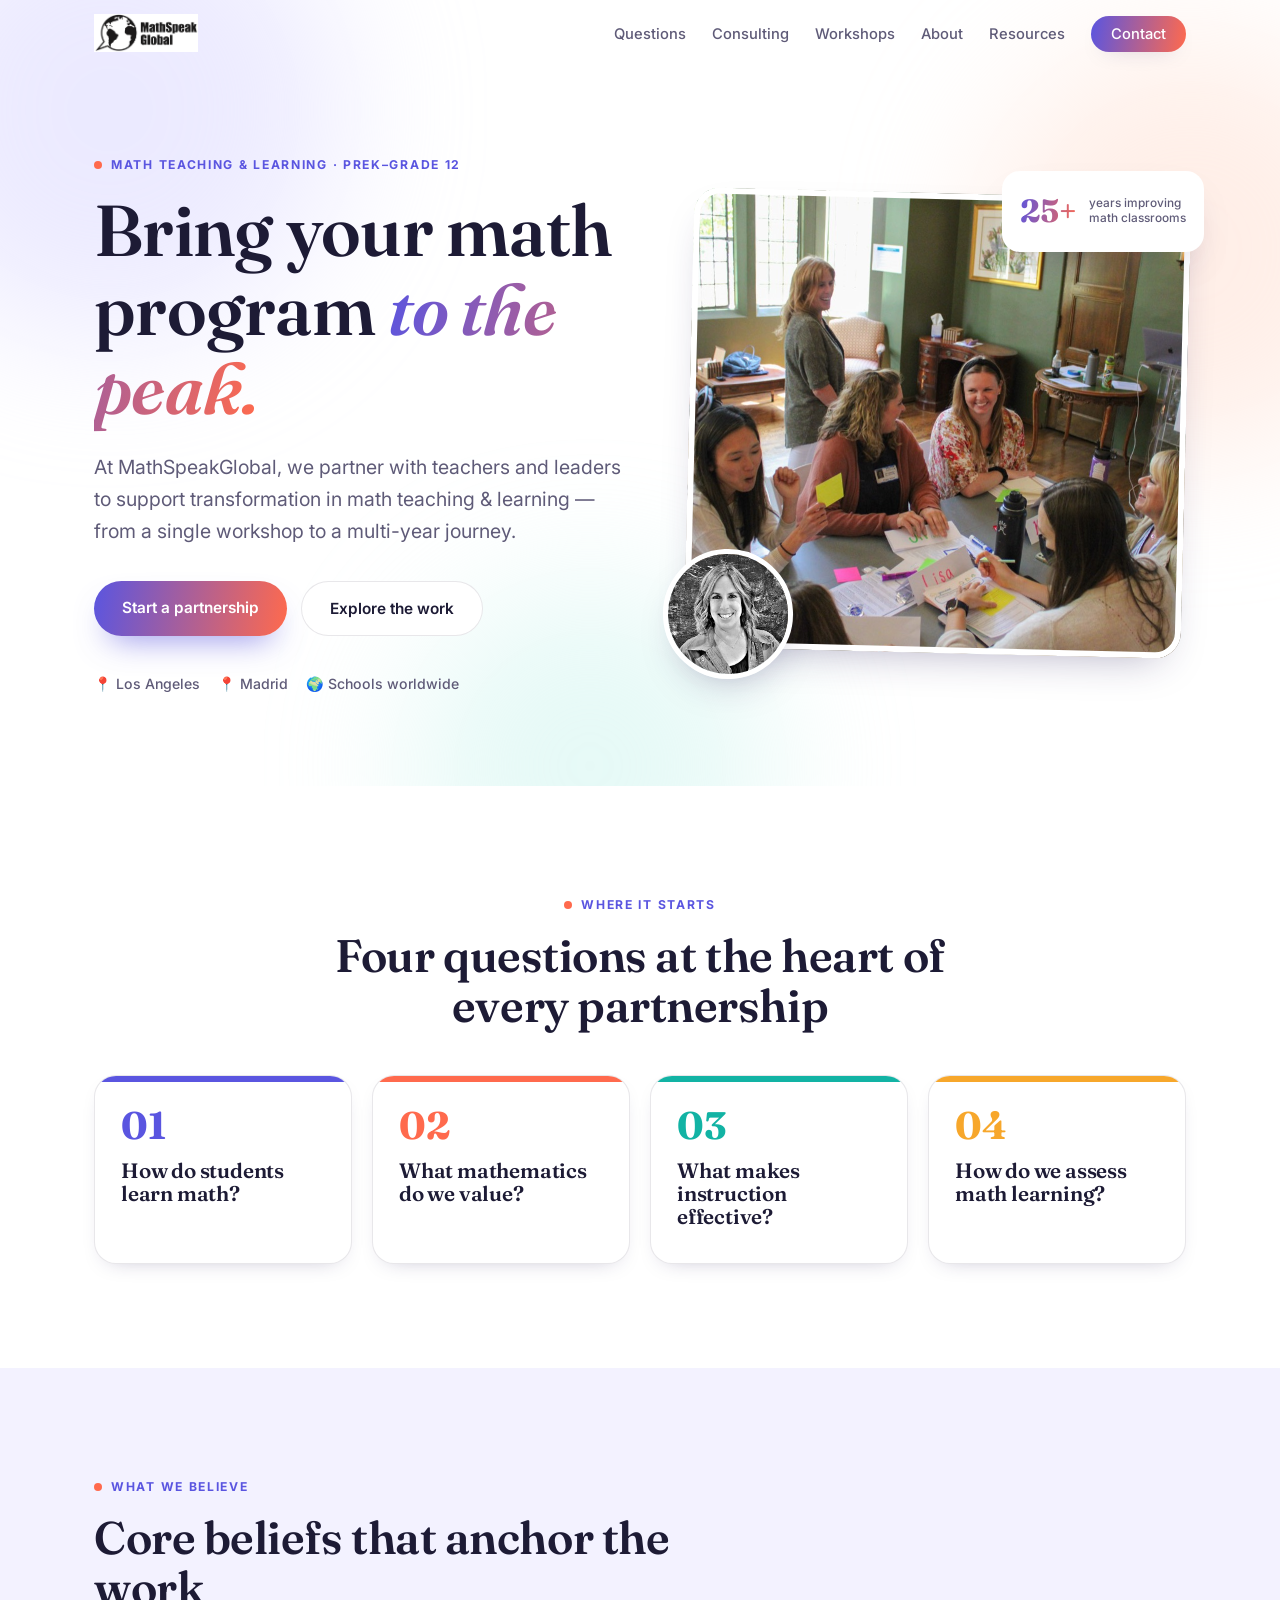
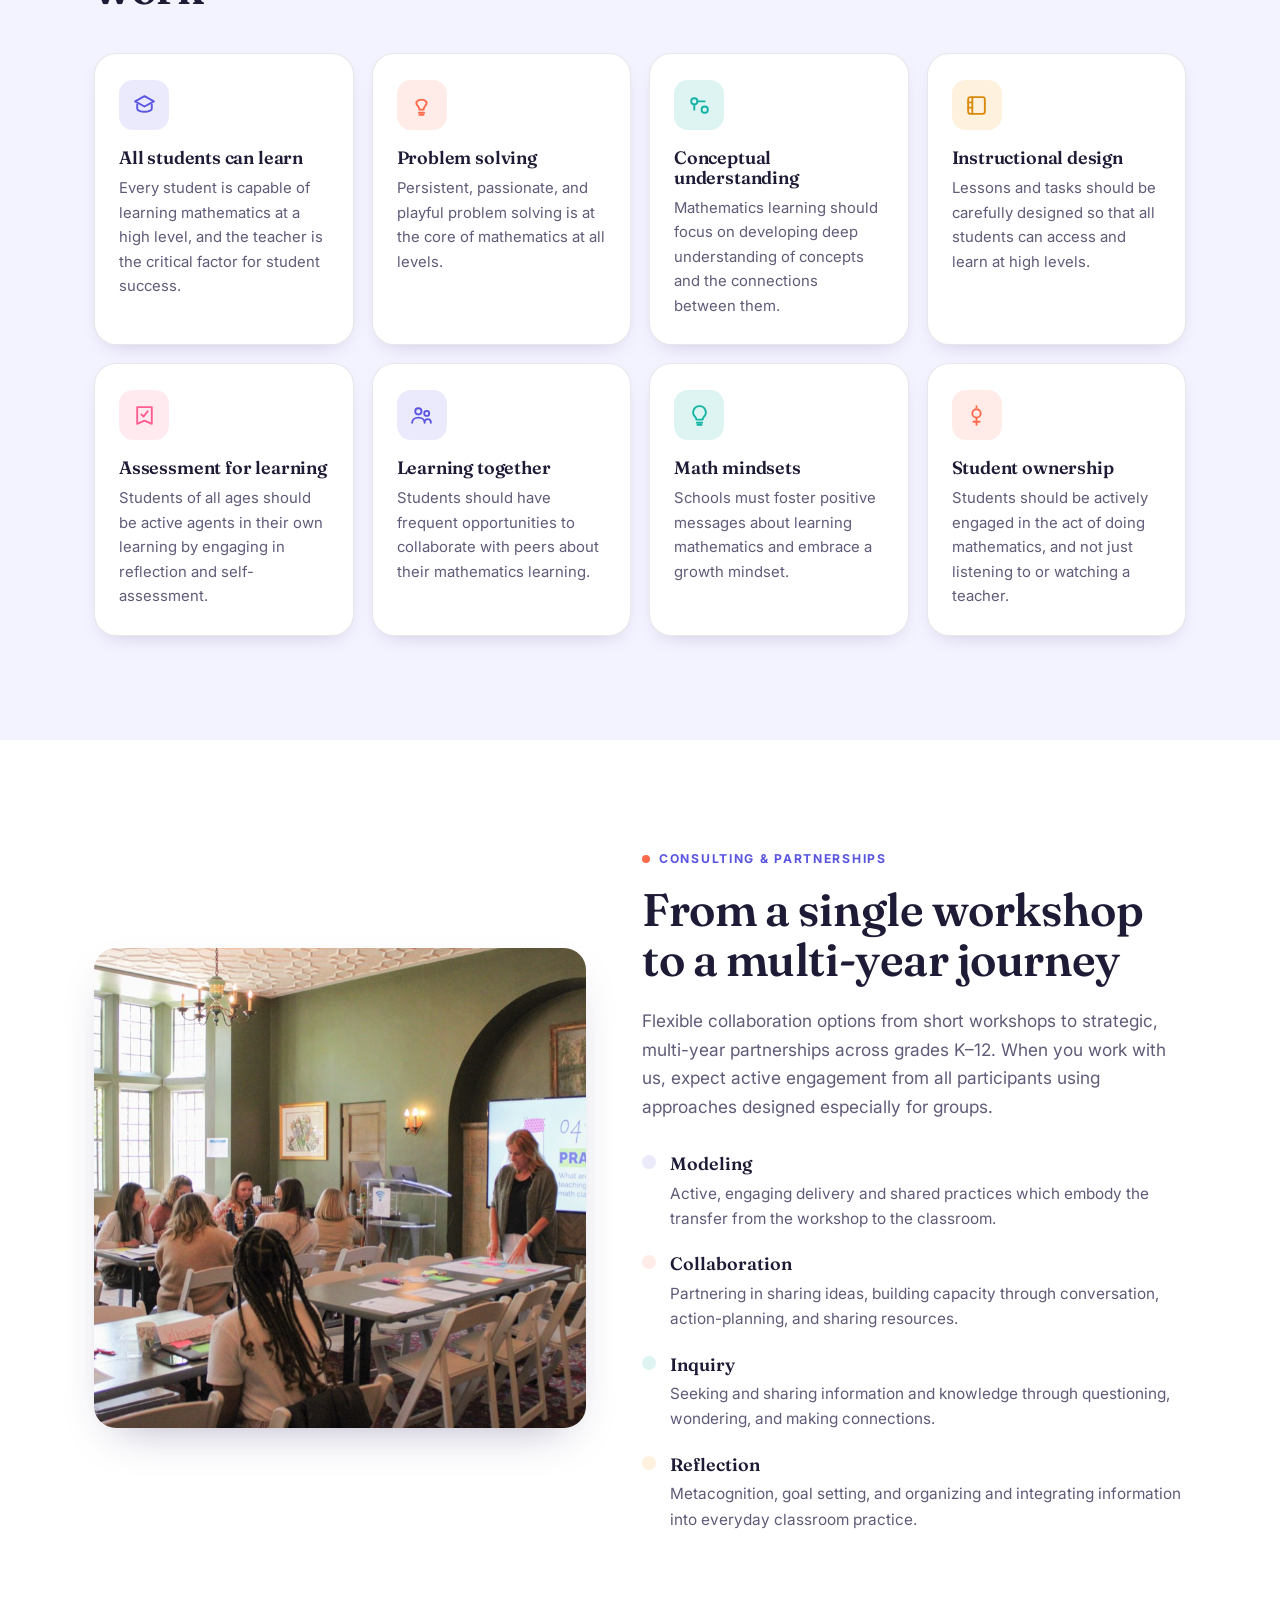
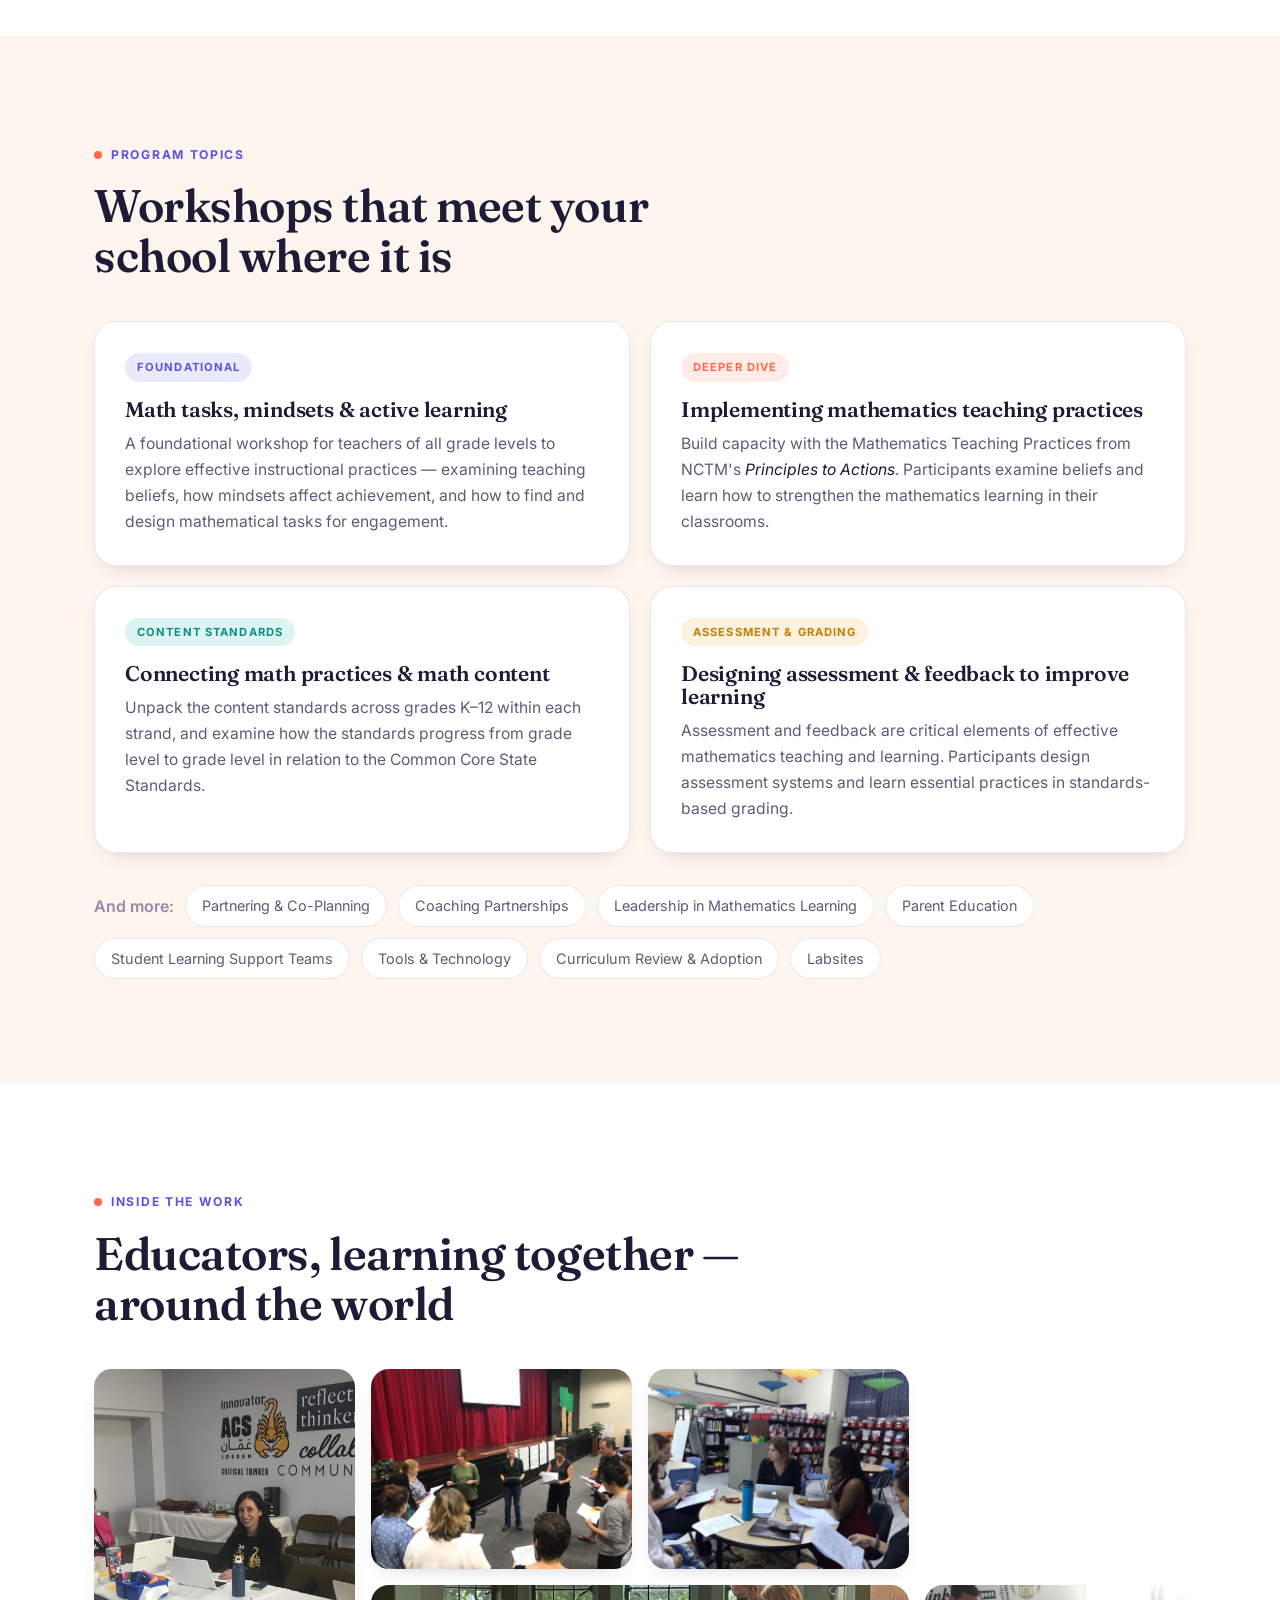
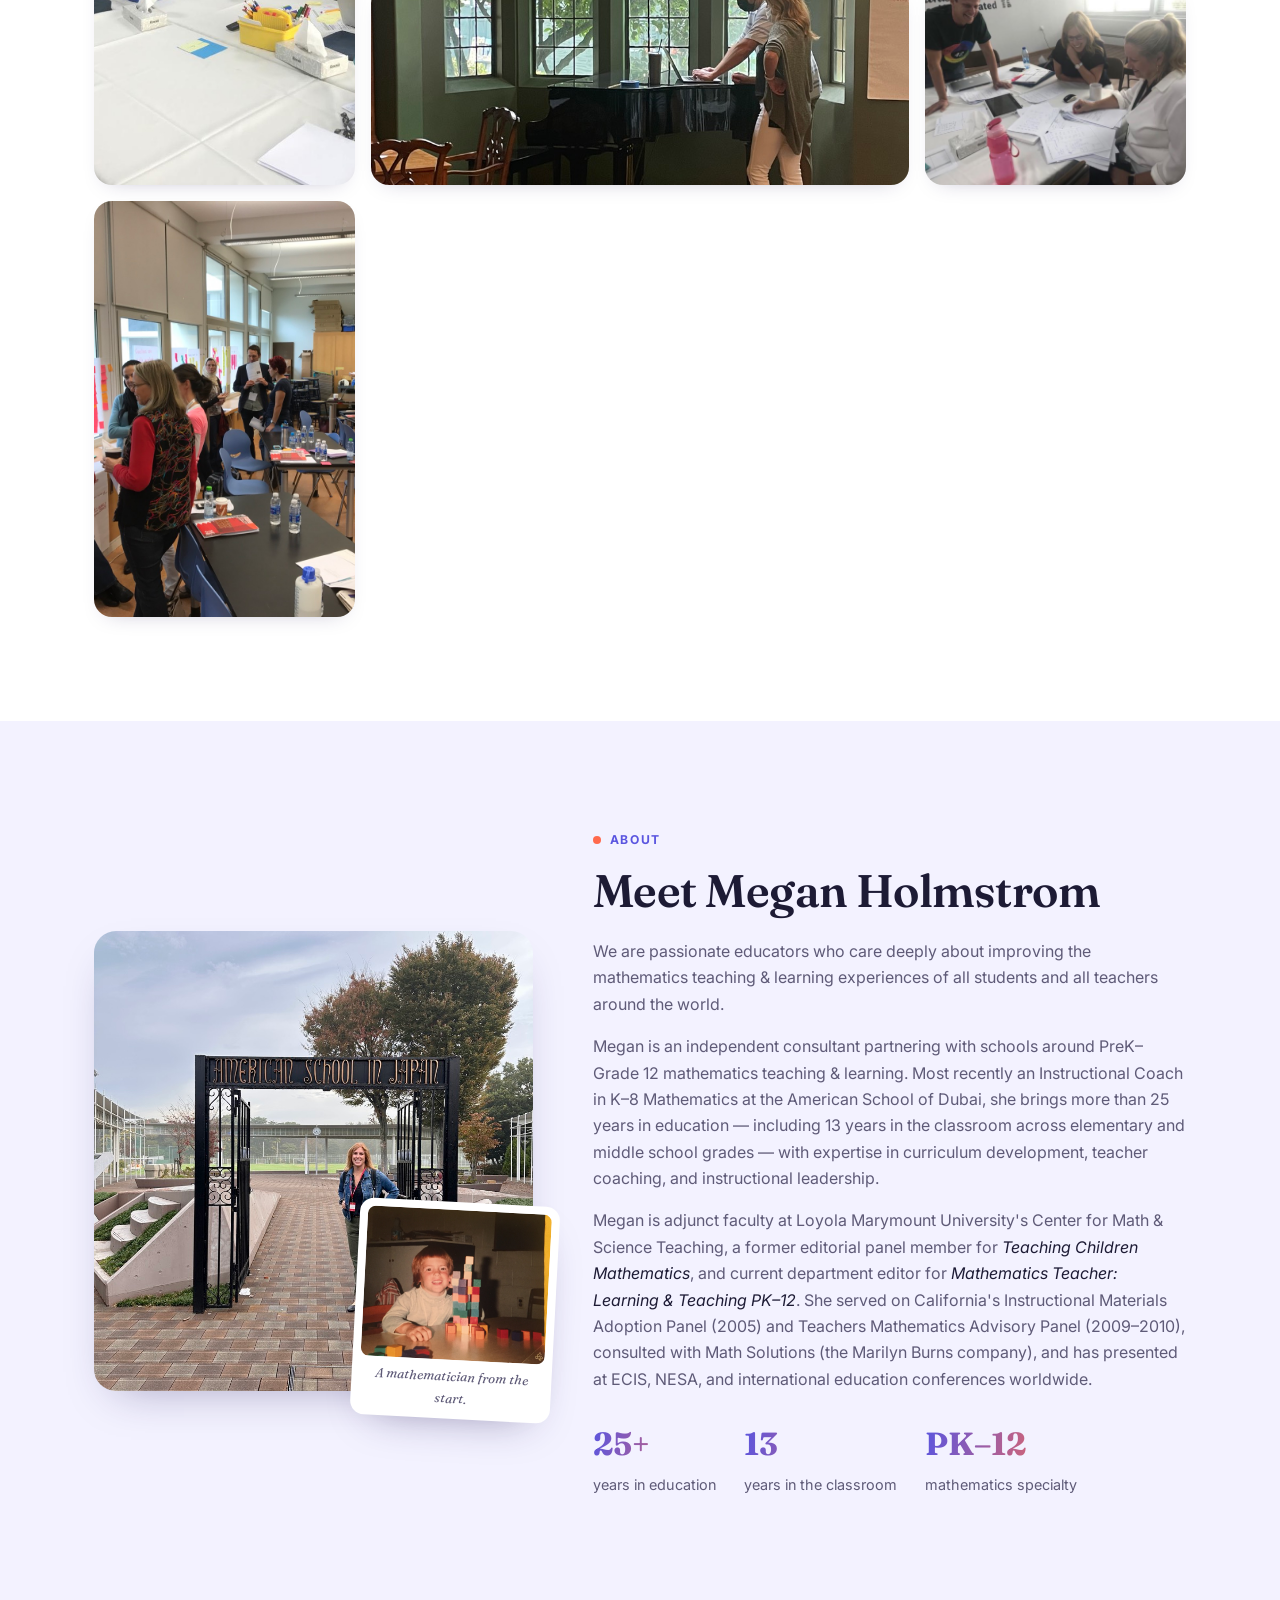
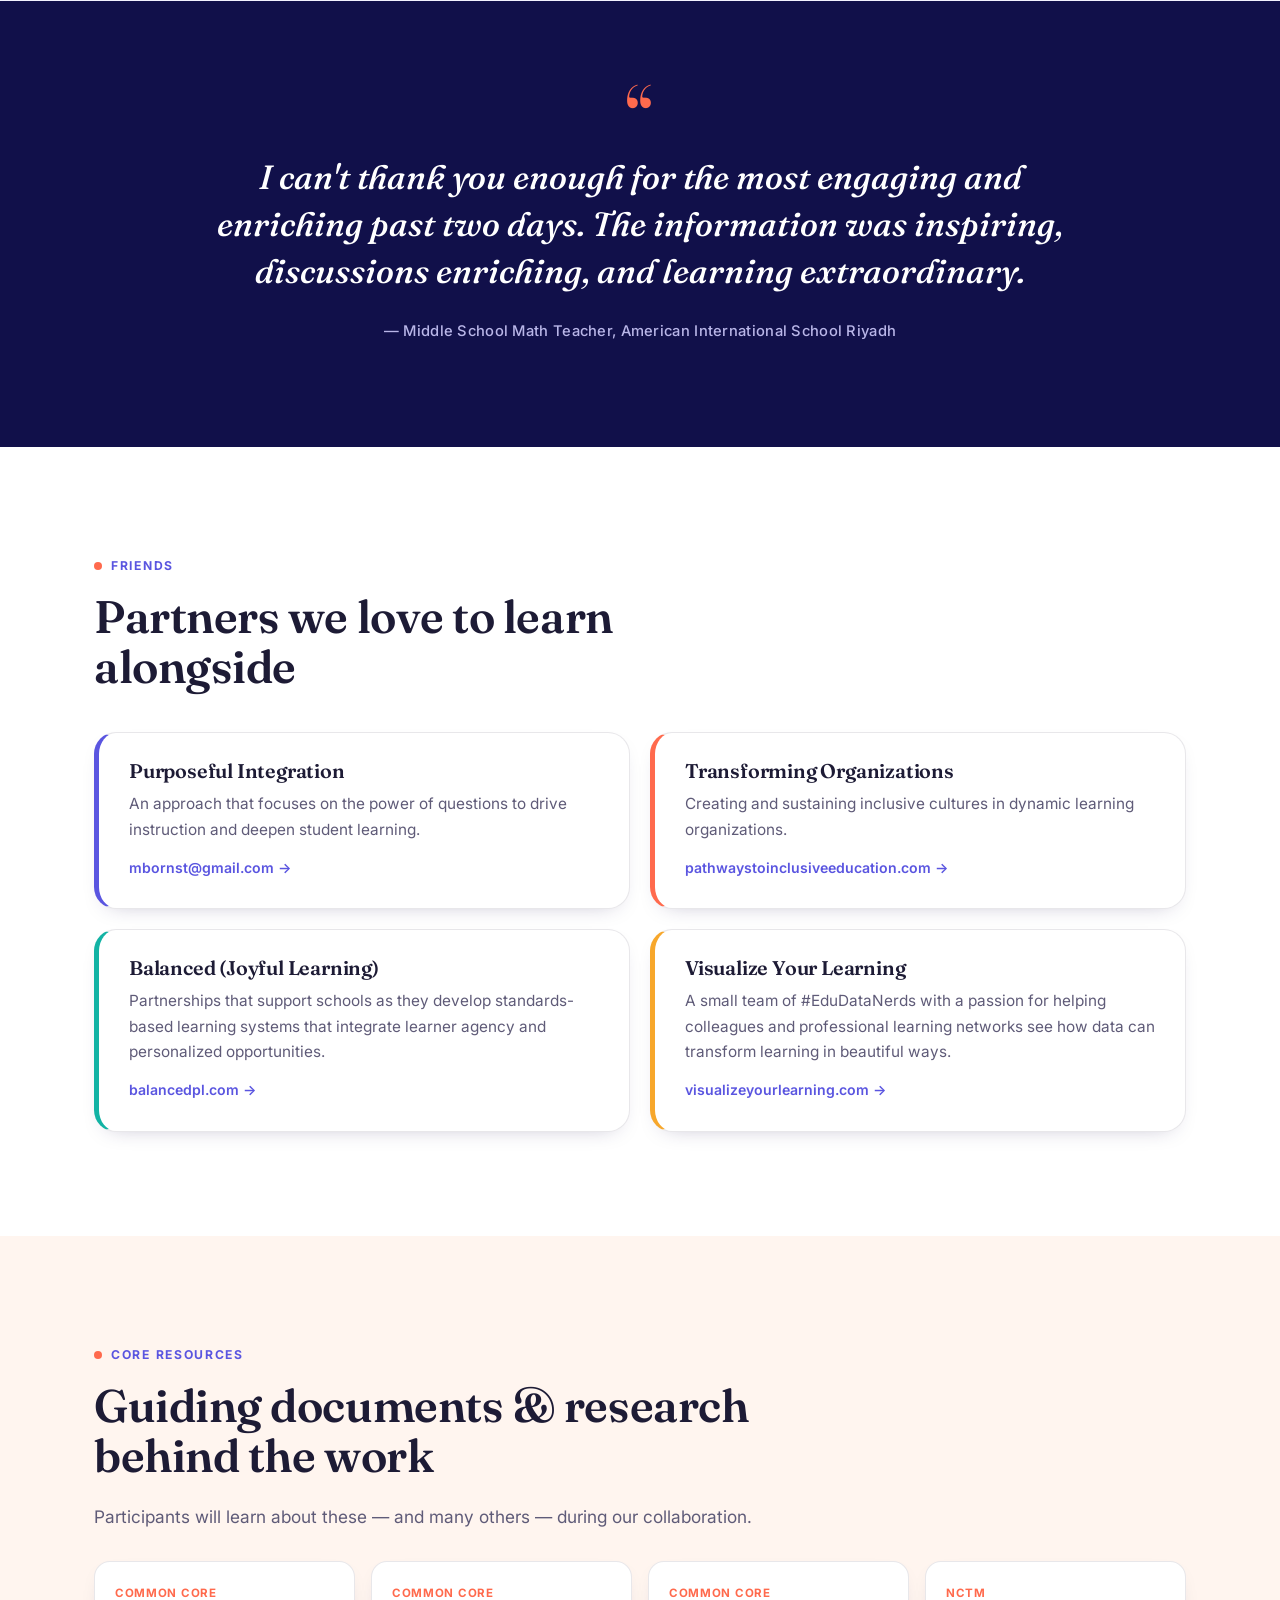
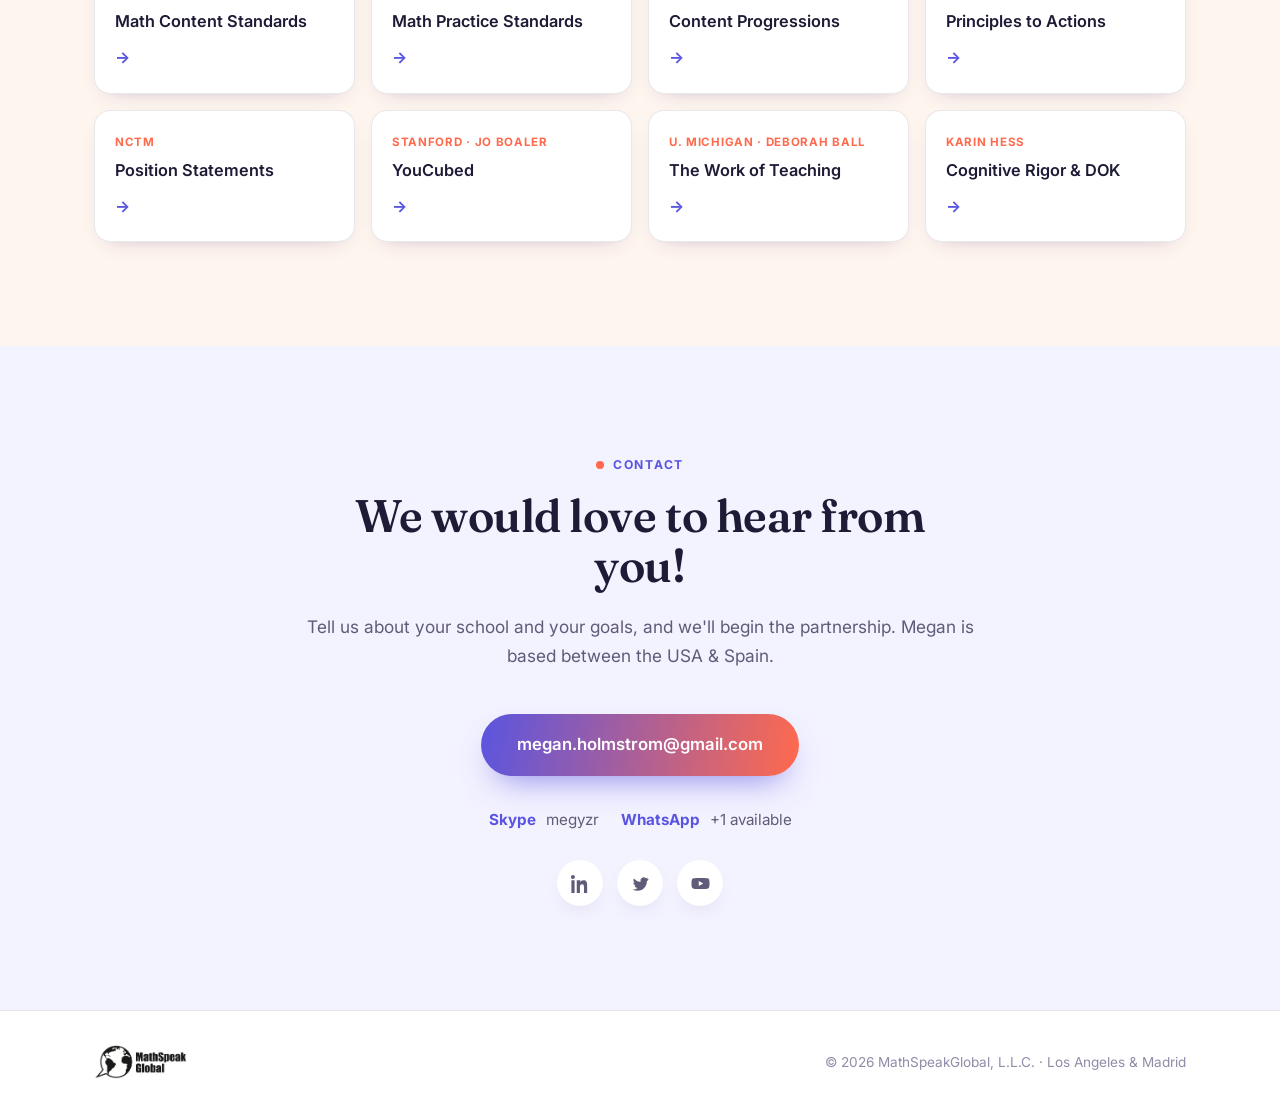
==== mathspeakglobal/index.html @ 30ffbe59 "Add MathSpeakGlobal demo site at /mathspeakglobal/ Bright, fresh rebuild of mathspeakglobal.com host" ====
<!DOCTYPE html>
<html lang="en">
<head>
  <meta charset="UTF-8" />
  <meta name="viewport" content="width=device-width, initial-scale=1.0" />
  <title>MathSpeakGlobal, L.L.C. — Bring Your Math Program to the Peak</title>
  <meta name="description" content="MathSpeakGlobal partners with teachers and leaders to transform math teaching & learning in PreK–Grade 12 — workshops, coaching, and multi-year partnerships worldwide." />
  <meta property="og:title" content="MathSpeakGlobal, L.L.C." />
  <meta property="og:description" content="We partner with teachers and leaders to support transformation in math teaching & learning. Bring your math program to the peak." />
  <meta property="og:type" content="website" />
  <meta property="og:image" content="assets/g6.jpg" />
  <meta name="theme-color" content="#5a55e0" />
  <link rel="icon" href="data:image/svg+xml,<svg xmlns=%22http://www.w3.org/2000/svg%22 viewBox=%220 0 32 32%22><circle cx=%2216%22 cy=%2216%22 r=%2215%22 fill=%22%23fff%22/><path d=%22M4 24 L13 9 L18 17 L22 12 L28 24 Z%22 fill=%22none%22 stroke=%22%235a55e0%22 stroke-width=%222.4%22 stroke-linejoin=%22round%22/><circle cx=%2223%22 cy=%229%22 r=%222.6%22 fill=%22%23ff6a4d%22/></svg>" />
  <link rel="preconnect" href="https://fonts.googleapis.com" />
  <link rel="preconnect" href="https://fonts.gstatic.com" crossorigin />
  <link href="https://fonts.googleapis.com/css2?family=Fraunces:opsz,wght@9..144,400;9..144,500;9..144,600;9..144,700&family=Inter:wght@300;400;500;600;700&display=swap" rel="stylesheet" />
  <link rel="stylesheet" href="styles.css" />
</head>
<body>

  <div id="progress" aria-hidden="true"></div>

  <!-- NAV -->
  <nav id="nav">
    <div class="nav-inner">
      <a href="#top" class="nav-brand" aria-label="MathSpeakGlobal home">
        <img src="assets/logo.png" alt="MathSpeakGlobal" class="nav-logo" />
      </a>
      <ul class="nav-links">
        <li><a href="#questions">Questions</a></li>
        <li><a href="#consulting">Consulting</a></li>
        <li><a href="#gallery">Workshops</a></li>
        <li><a href="#about">About</a></li>
        <li><a href="#resources">Resources</a></li>
        <li><a href="#contact" class="nav-cta">Contact</a></li>
      </ul>
    </div>
  </nav>

  <!-- HERO -->
  <header id="top" class="hero">
    <div class="blob blob-a" aria-hidden="true"></div>
    <div class="blob blob-b" aria-hidden="true"></div>
    <div class="blob blob-c" aria-hidden="true"></div>
    <div class="container hero-inner">
      <div class="hero-copy">
        <p class="eyebrow reveal"><span class="eyebrow-dot"></span>Math teaching &amp; learning · PreK–Grade 12</p>
        <h1 class="hero-title reveal">Bring your math program <span class="accent">to the peak.</span></h1>
        <p class="hero-sub reveal">At MathSpeakGlobal, we partner with teachers and leaders to support transformation in math teaching &amp; learning — from a single workshop to a multi-year journey.</p>
        <div class="hero-actions reveal">
          <a href="#contact" class="btn btn-primary">Start a partnership</a>
          <a href="#consulting" class="btn btn-ghost">Explore the work</a>
        </div>
        <div class="hero-trust reveal">
          <span>📍 Los Angeles</span><span>📍 Madrid</span><span>🌍 Schools worldwide</span>
        </div>
      </div>

      <div class="hero-media reveal">
        <div class="hero-photo">
          <img src="assets/g6.jpg" alt="Teachers collaborating around a table during a MathSpeakGlobal workshop" />
        </div>
        <figure class="hero-portrait">
          <img src="assets/headshot.jpg" alt="Megan Holmstrom, founder of MathSpeakGlobal" />
        </figure>
        <div class="hero-badge">
          <span class="hero-badge-num">25+</span>
          <span class="hero-badge-key">years improving<br>math classrooms</span>
        </div>
      </div>
    </div>
  </header>

  <!-- FOUR CORE QUESTIONS -->
  <section id="questions" class="section">
    <div class="container">
      <p class="eyebrow center reveal"><span class="eyebrow-dot"></span>Where it starts</p>
      <h2 class="section-title center reveal">Four questions at the heart of every partnership</h2>
      <div class="qcards">
        <article class="qcard q-indigo reveal">
          <span class="qnum">01</span>
          <h3>How do students learn math?</h3>
        </article>
        <article class="qcard q-coral reveal">
          <span class="qnum">02</span>
          <h3>What mathematics do we value?</h3>
        </article>
        <article class="qcard q-teal reveal">
          <span class="qnum">03</span>
          <h3>What makes instruction effective?</h3>
        </article>
        <article class="qcard q-amber reveal">
          <span class="qnum">04</span>
          <h3>How do we assess math learning?</h3>
        </article>
      </div>
    </div>
  </section>

  <!-- CORE BELIEFS -->
  <section id="beliefs" class="section section-lav">
    <div class="container">
      <p class="eyebrow reveal"><span class="eyebrow-dot"></span>What we believe</p>
      <h2 class="section-title reveal">Core beliefs that anchor the work</h2>
      <div class="beliefs">
        <article class="belief reveal">
          <div class="b-icon i-indigo"><svg viewBox="0 0 24 24" fill="none" stroke="currentColor" stroke-width="1.8"><path d="M12 3l9 5-9 5-9-5 9-5z"/><path d="M5 11v4c0 1.5 3.1 3 7 3s7-1.5 7-3v-4"/></svg></div>
          <h3>All students can learn</h3>
          <p>Every student is capable of learning mathematics at a high level, and the teacher is the critical factor for student success.</p>
        </article>
        <article class="belief reveal">
          <div class="b-icon i-coral"><svg viewBox="0 0 24 24" fill="none" stroke="currentColor" stroke-width="1.8"><path d="M7 9a6 6 0 0 1 10 0c0 2.2-1.5 3.4-2.3 4.6-.5.8-.7 1.7-.7 2.4H10c0-.7-.2-1.6-.7-2.4C8.5 12.4 7 11.2 7 9z"/><path d="M9.5 19h5M10 21h4"/></svg></div>
          <h3>Problem solving</h3>
          <p>Persistent, passionate, and playful problem solving is at the core of mathematics at all levels.</p>
        </article>
        <article class="belief reveal">
          <div class="b-icon i-teal"><svg viewBox="0 0 24 24" fill="none" stroke="currentColor" stroke-width="1.8"><circle cx="7" cy="8" r="3"/><circle cx="17" cy="16" r="3"/><path d="M10 8h7M7 11v5"/></svg></div>
          <h3>Conceptual understanding</h3>
          <p>Mathematics learning should focus on developing deep understanding of concepts and the connections between them.</p>
        </article>
        <article class="belief reveal">
          <div class="b-icon i-amber"><svg viewBox="0 0 24 24" fill="none" stroke="currentColor" stroke-width="1.8"><rect x="4" y="4" width="16" height="16" rx="2"/><path d="M8 4v16M4 9h4M4 14h4"/></svg></div>
          <h3>Instructional design</h3>
          <p>Lessons and tasks should be carefully designed so that all students can access and learn at high levels.</p>
        </article>
        <article class="belief reveal">
          <div class="b-icon i-pink"><svg viewBox="0 0 24 24" fill="none" stroke="currentColor" stroke-width="1.8"><path d="M9 11l2 2 4-5"/><path d="M5 4h14v16l-7-3-7 3z"/></svg></div>
          <h3>Assessment for learning</h3>
          <p>Students of all ages should be active agents in their own learning by engaging in reflection and self-assessment.</p>
        </article>
        <article class="belief reveal">
          <div class="b-icon i-indigo"><svg viewBox="0 0 24 24" fill="none" stroke="currentColor" stroke-width="1.8"><circle cx="9" cy="8" r="3"/><circle cx="17" cy="10" r="2.4"/><path d="M3 19c0-3 2.7-5 6-5s6 2 6 5M15 19c0-2 1-3.5 3-3.5s3 1.5 3 3.5"/></svg></div>
          <h3>Learning together</h3>
          <p>Students should have frequent opportunities to collaborate with peers about their mathematics learning.</p>
        </article>
        <article class="belief reveal">
          <div class="b-icon i-teal"><svg viewBox="0 0 24 24" fill="none" stroke="currentColor" stroke-width="1.8"><path d="M12 3a6 6 0 0 1 4 10.5c-.7.7-1 1.3-1 2.5H9c0-1.2-.3-1.8-1-2.5A6 6 0 0 1 12 3z"/><path d="M9.5 19h5M10 21h4"/></svg></div>
          <h3>Math mindsets</h3>
          <p>Schools must foster positive messages about learning mathematics and embrace a growth mindset.</p>
        </article>
        <article class="belief reveal">
          <div class="b-icon i-coral"><svg viewBox="0 0 24 24" fill="none" stroke="currentColor" stroke-width="1.8"><path d="M12 14a4 4 0 1 0 0-8 4 4 0 0 0 0 8z"/><path d="M12 14v7M9 18h6M12 3v1"/></svg></div>
          <h3>Student ownership</h3>
          <p>Students should be actively engaged in the act of doing mathematics, and not just listening to or watching a teacher.</p>
        </article>
      </div>
    </div>
  </section>

  <!-- CONSULTING & WHAT TO EXPECT -->
  <section id="consulting" class="section">
    <div class="container split">
      <div class="split-media reveal">
        <img src="assets/g7.jpg" alt="A MathSpeakGlobal workshop in progress, with teachers seated and a facilitator presenting" />
      </div>
      <div class="split-copy reveal">
        <p class="eyebrow"><span class="eyebrow-dot"></span>Consulting &amp; partnerships</p>
        <h2 class="section-title">From a single workshop to a multi-year journey</h2>
        <p class="lede">Flexible collaboration options from short workshops to strategic, multi-year partnerships across grades K–12. When you work with us, expect active engagement from all participants using approaches designed especially for groups.</p>
        <div class="expect">
          <div class="ex"><span class="ex-dot i-indigo"></span><div><strong>Modeling</strong><p>Active, engaging delivery and shared practices which embody the transfer from the workshop to the classroom.</p></div></div>
          <div class="ex"><span class="ex-dot i-coral"></span><div><strong>Collaboration</strong><p>Partnering in sharing ideas, building capacity through conversation, action-planning, and sharing resources.</p></div></div>
          <div class="ex"><span class="ex-dot i-teal"></span><div><strong>Inquiry</strong><p>Seeking and sharing information and knowledge through questioning, wondering, and making connections.</p></div></div>
          <div class="ex"><span class="ex-dot i-amber"></span><div><strong>Reflection</strong><p>Metacognition, goal setting, and organizing and integrating information into everyday classroom practice.</p></div></div>
        </div>
      </div>
    </div>
  </section>

  <!-- PROGRAM TOPICS -->
  <section id="topics" class="section section-peach">
    <div class="container">
      <p class="eyebrow reveal"><span class="eyebrow-dot"></span>Program topics</p>
      <h2 class="section-title reveal">Workshops that meet your school where it is</h2>
      <div class="topics">
        <article class="topic reveal">
          <span class="topic-tag t-indigo">Foundational</span>
          <h3>Math tasks, mindsets &amp; active learning</h3>
          <p>A foundational workshop for teachers of all grade levels to explore effective instructional practices — examining teaching beliefs, how mindsets affect achievement, and how to find and design mathematical tasks for engagement.</p>
        </article>
        <article class="topic reveal">
          <span class="topic-tag t-coral">Deeper dive</span>
          <h3>Implementing mathematics teaching practices</h3>
          <p>Build capacity with the Mathematics Teaching Practices from NCTM's <em>Principles to Actions</em>. Participants examine beliefs and learn how to strengthen the mathematics learning in their classrooms.</p>
        </article>
        <article class="topic reveal">
          <span class="topic-tag t-teal">Content standards</span>
          <h3>Connecting math practices &amp; math content</h3>
          <p>Unpack the content standards across grades K–12 within each strand, and examine how the standards progress from grade level to grade level in relation to the Common Core State Standards.</p>
        </article>
        <article class="topic reveal">
          <span class="topic-tag t-amber">Assessment &amp; grading</span>
          <h3>Designing assessment &amp; feedback to improve learning</h3>
          <p>Assessment and feedback are critical elements of effective mathematics teaching and learning. Participants design assessment systems and learn essential practices in standards-based grading.</p>
        </article>
      </div>
      <div class="chips reveal">
        <span class="chips-label">And more:</span>
        <span class="chip">Partnering &amp; Co-Planning</span>
        <span class="chip">Coaching Partnerships</span>
        <span class="chip">Leadership in Mathematics Learning</span>
        <span class="chip">Parent Education</span>
        <span class="chip">Student Learning Support Teams</span>
        <span class="chip">Tools &amp; Technology</span>
        <span class="chip">Curriculum Review &amp; Adoption</span>
        <span class="chip">Labsites</span>
      </div>
    </div>
  </section>

  <!-- GALLERY -->
  <section id="gallery" class="section">
    <div class="container">
      <p class="eyebrow reveal"><span class="eyebrow-dot"></span>Inside the work</p>
      <h2 class="section-title reveal">Educators, learning together — around the world</h2>
      <div class="gallery">
        <a class="g-item gi-tall reveal" href="assets/g2.jpg"><img src="assets/g2.jpg" alt="Teachers working on laptops around a table at a workshop" loading="lazy" /></a>
        <a class="g-item reveal" href="assets/g4.jpg"><img src="assets/g4.jpg" alt="A standing collaborative activity in a school auditorium" loading="lazy" /></a>
        <a class="g-item reveal" href="assets/g3.jpg"><img src="assets/g3.jpg" alt="Teachers collaborating in a classroom library" loading="lazy" /></a>
        <a class="g-item gi-wide reveal" href="assets/g1.jpg"><img src="assets/g1.jpg" alt="One-on-one coaching session in a sunlit room" loading="lazy" /></a>
        <a class="g-item reveal" href="assets/g5.jpg"><img src="assets/g5.jpg" alt="Teachers laughing while working through math tasks" loading="lazy" /></a>
        <a class="g-item gi-tall reveal" href="assets/testimonial.jpg"><img src="assets/testimonial.jpg" alt="A busy professional-development session with educators" loading="lazy" /></a>
      </div>
    </div>
  </section>

  <!-- ABOUT -->
  <section id="about" class="section section-lav">
    <div class="container about-grid">
      <div class="about-photos reveal">
        <figure class="ap-main"><img src="assets/g8.jpg" alt="Megan Holmstrom at the gate of the American School of Dubai" /></figure>
        <figure class="ap-blocks"><img src="assets/blocks.jpg" alt="Megan as a child, proudly building with colorful math blocks" /><figcaption>A mathematician from the start.</figcaption></figure>
      </div>
      <div class="about-copy reveal">
        <p class="eyebrow"><span class="eyebrow-dot"></span>About</p>
        <h2 class="section-title">Meet Megan Holmstrom</h2>
        <p class="prose">We are passionate educators who care deeply about improving the mathematics teaching &amp; learning experiences of all students and all teachers around the world.</p>
        <p class="prose">Megan is an independent consultant partnering with schools around PreK–Grade 12 mathematics teaching &amp; learning. Most recently an Instructional Coach in K–8 Mathematics at the American School of Dubai, she brings more than 25 years in education — including 13 years in the classroom across elementary and middle school grades — with expertise in curriculum development, teacher coaching, and instructional leadership.</p>
        <p class="prose">Megan is adjunct faculty at Loyola Marymount University's Center for Math &amp; Science Teaching, a former editorial panel member for <em>Teaching Children Mathematics</em>, and current department editor for <em>Mathematics Teacher: Learning &amp; Teaching PK–12</em>. She served on California's Instructional Materials Adoption Panel (2005) and Teachers Mathematics Advisory Panel (2009–2010), consulted with Math Solutions (the Marilyn Burns company), and has presented at ECIS, NESA, and international education conferences worldwide.</p>
        <div class="about-stats">
          <div class="stat"><span class="stat-num">25+</span><span class="stat-key">years in education</span></div>
          <div class="stat"><span class="stat-num">13</span><span class="stat-key">years in the classroom</span></div>
          <div class="stat"><span class="stat-num">PK–12</span><span class="stat-key">mathematics specialty</span></div>
        </div>
      </div>
    </div>
  </section>

  <!-- TESTIMONIAL -->
  <section class="section section-quote">
    <div class="container">
      <figure class="bigquote reveal">
        <div class="quote-mark">“</div>
        <blockquote>I can't thank you enough for the most engaging and enriching past two days. The information was inspiring, discussions enriching, and learning extraordinary.</blockquote>
        <figcaption>— Middle School Math Teacher, American International School Riyadh</figcaption>
      </figure>
    </div>
  </section>

  <!-- FRIENDS -->
  <section id="friends" class="section">
    <div class="container">
      <p class="eyebrow reveal"><span class="eyebrow-dot"></span>Friends</p>
      <h2 class="section-title reveal">Partners we love to learn alongside</h2>
      <div class="friends">
        <a class="friend reveal" href="mailto:mbornst@gmail.com">
          <h3>Purposeful Integration</h3>
          <p>An approach that focuses on the power of questions to drive instruction and deepen student learning.</p>
          <span class="friend-link">mbornst@gmail.com</span>
        </a>
        <a class="friend reveal" href="https://pathwaystoinclusiveeducation.com" target="_blank" rel="noopener">
          <h3>Transforming Organizations</h3>
          <p>Creating and sustaining inclusive cultures in dynamic learning organizations.</p>
          <span class="friend-link">pathwaystoinclusiveeducation.com</span>
        </a>
        <a class="friend reveal" href="https://balancedpl.com" target="_blank" rel="noopener">
          <h3>Balanced (Joyful Learning)</h3>
          <p>Partnerships that support schools as they develop standards-based learning systems that integrate learner agency and personalized opportunities.</p>
          <span class="friend-link">balancedpl.com</span>
        </a>
        <a class="friend reveal" href="https://visualizeyourlearning.com" target="_blank" rel="noopener">
          <h3>Visualize Your Learning</h3>
          <p>A small team of #EduDataNerds with a passion for helping colleagues and professional learning networks see how data can transform learning in beautiful ways.</p>
          <span class="friend-link">visualizeyourlearning.com</span>
        </a>
      </div>
    </div>
  </section>

  <!-- RESOURCES -->
  <section id="resources" class="section section-peach">
    <div class="container">
      <p class="eyebrow reveal"><span class="eyebrow-dot"></span>Core resources</p>
      <h2 class="section-title reveal">Guiding documents &amp; research behind the work</h2>
      <p class="lede reveal">Participants will learn about these — and many others — during our collaboration.</p>
      <div class="res-grid">
        <a class="res reveal" href="https://www.corestandards.org/Math/" target="_blank" rel="noopener"><span class="res-src">Common Core</span><span class="res-name">Math Content Standards</span></a>
        <a class="res reveal" href="https://www.corestandards.org/Math/Practice/" target="_blank" rel="noopener"><span class="res-src">Common Core</span><span class="res-name">Math Practice Standards</span></a>
        <a class="res reveal" href="https://math.arizona.edu/~ime/progressions/" target="_blank" rel="noopener"><span class="res-src">Common Core</span><span class="res-name">Content Progressions</span></a>
        <a class="res reveal" href="https://www.nctm.org/PtA/" target="_blank" rel="noopener"><span class="res-src">NCTM</span><span class="res-name">Principles to Actions</span></a>
        <a class="res reveal" href="https://www.nctm.org/Standards-and-Positions/NCTM-Position-Statements/" target="_blank" rel="noopener"><span class="res-src">NCTM</span><span class="res-name">Position Statements</span></a>
        <a class="res reveal" href="https://www.youcubed.org" target="_blank" rel="noopener"><span class="res-src">Stanford · Jo Boaler</span><span class="res-name">YouCubed</span></a>
        <a class="res reveal" href="https://www.teachingworks.org/work-of-teaching/" target="_blank" rel="noopener"><span class="res-src">U. Michigan · Deborah Ball</span><span class="res-name">The Work of Teaching</span></a>
        <a class="res reveal" href="https://www.karin-hess.com/cognitive-rigor-and-dok" target="_blank" rel="noopener"><span class="res-src">Karin Hess</span><span class="res-name">Cognitive Rigor &amp; DOK</span></a>
      </div>
    </div>
  </section>

  <!-- CONTACT -->
  <section id="contact" class="section section-contact">
    <div class="container contact-inner reveal">
      <p class="eyebrow center"><span class="eyebrow-dot"></span>Contact</p>
      <h2 class="section-title center">We would love to hear from you!</h2>
      <p class="lede center">Tell us about your school and your goals, and we'll begin the partnership. Megan is based between the USA &amp; Spain.</p>
      <a href="mailto:megan.holmstrom@gmail.com" class="btn btn-primary btn-lg">megan.holmstrom@gmail.com</a>
      <div class="contact-meta">
        <span><strong>Skype</strong> megyzr</span>
        <span><strong>WhatsApp</strong> +1 available</span>
      </div>
      <div class="socials">
        <a href="https://www.linkedin.com" target="_blank" rel="noopener" aria-label="LinkedIn"><svg viewBox="0 0 24 24" fill="currentColor"><path d="M4.98 3.5A2.5 2.5 0 1 1 0 3.5a2.5 2.5 0 0 1 4.98 0zM.5 8h4V24h-4V8zm7.5 0h3.8v2.2h.05c.53-1 1.83-2.2 3.77-2.2 4.03 0 4.78 2.65 4.78 6.1V24h-4v-7.1c0-1.7-.03-3.9-2.38-3.9-2.38 0-2.74 1.86-2.74 3.78V24h-4V8z"/></svg></a>
        <a href="https://twitter.com/mathspeakglobal" target="_blank" rel="noopener" aria-label="Twitter"><svg viewBox="0 0 24 24" fill="currentColor"><path d="M22 5.9c-.7.3-1.5.6-2.3.7.8-.5 1.5-1.3 1.8-2.3-.8.5-1.7.8-2.6 1A4.1 4.1 0 0 0 12 9.1c0 .3 0 .6.1.9-3.4-.2-6.4-1.8-8.4-4.3-.4.6-.6 1.3-.6 2.1 0 1.4.7 2.7 1.8 3.4-.7 0-1.3-.2-1.9-.5v.1c0 2 1.4 3.7 3.3 4-.3.1-.7.1-1 .1-.3 0-.5 0-.8-.1.5 1.6 2 2.8 3.8 2.8A8.3 8.3 0 0 1 2 19.5a11.7 11.7 0 0 0 6.3 1.8c7.5 0 11.7-6.3 11.7-11.7v-.5c.8-.6 1.5-1.3 2-2.2z"/></svg></a>
        <a href="https://www.youtube.com" target="_blank" rel="noopener" aria-label="YouTube"><svg viewBox="0 0 24 24" fill="currentColor"><path d="M23 7.5a3 3 0 0 0-2.1-2.1C19 5 12 5 12 5s-7 0-8.9.4A3 3 0 0 0 1 7.5 31 31 0 0 0 .6 12 31 31 0 0 0 1 16.5a3 3 0 0 0 2.1 2.1C5 19 12 19 12 19s7 0 8.9-.4a3 3 0 0 0 2.1-2.1c.3-1.5.4-3 .4-4.5s-.1-3-.4-4.5zM9.8 15.3V8.7l5.7 3.3-5.7 3.3z"/></svg></a>
      </div>
    </div>
  </section>

  <!-- FOOTER -->
  <footer class="footer">
    <div class="container footer-inner">
      <img src="assets/logo.png" alt="MathSpeakGlobal" class="footer-logo" />
      <span class="footer-copy">© <span id="year"></span> MathSpeakGlobal, L.L.C. · Los Angeles &amp; Madrid</span>
    </div>
  </footer>

  <!-- Lightbox -->
  <div id="lightbox" class="lightbox" aria-hidden="true"><img alt="" /></div>

  <script src="script.js"></script>
</body>
</html>
---- mathspeakglobal/styles.css ----
/* ===== MathSpeakGlobal — bright theme ===== */

:root {
  --bg: #ffffff;
  --lav: #f3f2ff;      /* lavender section */
  --peach: #fff5ef;    /* peach section */
  --quote-bg: #11104a; /* deep indigo for the one dark accent band */
  --ink: #1d1b35;
  --muted: #5f5b78;
  --faint: #908ca8;
  --line: rgba(29, 27, 53, 0.10);

  --indigo: #5a55e0;
  --coral: #ff6a4d;
  --teal: #12b3a4;
  --amber: #f7a72b;
  --pink: #ff5d8f;
  --grad: linear-gradient(100deg, #5a55e0, #ff6a4d);

  --serif: 'Fraunces', Georgia, serif;
  --sans: 'Inter', system-ui, -apple-system, sans-serif;
  --r: 22px;
  --shadow: 0 18px 44px -22px rgba(40, 30, 90, 0.40);
  --shadow-sm: 0 8px 22px -14px rgba(40, 30, 90, 0.35);
  --maxw: 1140px;
}

* { box-sizing: border-box; margin: 0; padding: 0; }

html {
  scroll-behavior: smooth;
  scrollbar-color: var(--indigo) #e9e7fb;
}
::selection { background: rgba(90, 85, 224, 0.18); color: var(--ink); }

body {
  background: var(--bg);
  color: var(--ink);
  font-family: var(--sans);
  line-height: 1.65;
  -webkit-font-smoothing: antialiased;
  overflow-x: hidden;
}

.container { width: 100%; max-width: var(--maxw); margin: 0 auto; padding: 0 24px; }
a { color: inherit; text-decoration: none; }

h1, h2, h3 { font-family: var(--serif); line-height: 1.1; letter-spacing: -0.01em; font-weight: 600; }

.accent {
  background: var(--grad);
  -webkit-background-clip: text; background-clip: text; color: transparent;
  font-style: italic;
}

.eyebrow {
  display: inline-flex; align-items: center; gap: 9px;
  font-family: var(--sans); font-size: 0.76rem; font-weight: 700;
  letter-spacing: 0.14em; text-transform: uppercase; color: var(--indigo);
  margin-bottom: 16px;
}
.eyebrow.center { justify-content: center; width: 100%; }
.eyebrow-dot { width: 8px; height: 8px; border-radius: 50%; background: var(--coral); animation: pulseDot 2.4s ease-in-out infinite; }
@keyframes pulseDot { 0%,100% { box-shadow: 0 0 0 0 rgba(255,106,77,0.4); } 50% { box-shadow: 0 0 0 6px rgba(255,106,77,0); } }

/* ===== SCROLL PROGRESS ===== */
#progress { position: fixed; top: 0; left: 0; height: 3px; width: 0; z-index: 200; background: var(--grad); transition: width 0.1s linear; }

/* ===== NAV ===== */
#nav { position: fixed; top: 0; left: 0; right: 0; z-index: 100; transition: background 0.3s, box-shadow 0.3s; }
#nav.scrolled { background: rgba(255,255,255,0.86); backdrop-filter: blur(14px); -webkit-backdrop-filter: blur(14px); box-shadow: 0 1px 0 var(--line); }
.nav-inner { max-width: var(--maxw); margin: 0 auto; padding: 14px 24px; display: flex; align-items: center; justify-content: space-between; gap: 24px; }
.nav-brand { display: flex; align-items: center; }
.nav-logo { height: 38px; width: auto; display: block; mix-blend-mode: multiply; }
.nav-links { list-style: none; display: flex; align-items: center; gap: 26px; }
.nav-links a { font-size: 0.92rem; font-weight: 500; color: var(--muted); transition: color 0.2s; }
.nav-links a:hover { color: var(--indigo); }
.nav-cta { padding: 9px 20px; border-radius: 999px; background: var(--grad); color: #fff !important; font-weight: 600; box-shadow: var(--shadow-sm); transition: transform 0.2s, box-shadow 0.2s; }
.nav-cta:hover { transform: translateY(-1px); box-shadow: 0 12px 26px -10px rgba(90,85,224,0.6); }

/* ===== BUTTONS ===== */
.btn { position: relative; display: inline-block; padding: 14px 28px; border-radius: 999px; font-weight: 600; font-size: 0.96rem; cursor: pointer; transition: transform 0.2s, box-shadow 0.2s, background 0.2s; overflow: hidden; }
.btn-primary { background: var(--grad); color: #fff; box-shadow: 0 16px 32px -14px rgba(90,85,224,0.7); }
.btn-primary:hover { transform: translateY(-2px); box-shadow: 0 20px 38px -14px rgba(255,106,77,0.6); }
.btn-primary::after { content: ""; position: absolute; top: 0; left: -120%; width: 60%; height: 100%; background: linear-gradient(100deg, transparent, rgba(255,255,255,0.5), transparent); transform: skewX(-18deg); transition: left 0.6s ease; }
.btn-primary:hover::after { left: 140%; }
.btn-ghost { background: #fff; color: var(--ink); border: 1.5px solid var(--line); }
.btn-ghost:hover { border-color: var(--indigo); color: var(--indigo); transform: translateY(-2px); }
.btn-lg { padding: 17px 36px; font-size: 1.05rem; }

/* ===== HERO ===== */
.hero { position: relative; padding: 150px 0 90px; overflow: hidden; }
.blob { position: absolute; border-radius: 50%; filter: blur(70px); opacity: 0.5; z-index: 0; pointer-events: none; }
.blob-a { width: 460px; height: 460px; background: #d9d6ff; top: -120px; left: -120px; }
.blob-b { width: 420px; height: 420px; background: #ffded0; top: 40px; right: -120px; }
.blob-c { width: 360px; height: 360px; background: #cdf4ee; bottom: -160px; left: 32%; }
.hero-inner { position: relative; z-index: 2; display: grid; grid-template-columns: 1.04fr 0.96fr; gap: 56px; align-items: center; }
.hero-copy { max-width: 600px; }
.hero-title { font-size: clamp(2.7rem, 6vw, 4.5rem); font-weight: 600; margin-bottom: 22px; }
.hero-sub { font-size: clamp(1.04rem, 1.7vw, 1.22rem); color: var(--muted); max-width: 560px; }
.hero-actions { display: flex; flex-wrap: wrap; gap: 14px; margin-top: 34px; }
.hero-trust { display: flex; flex-wrap: wrap; gap: 18px; margin-top: 36px; font-size: 0.88rem; font-weight: 500; color: var(--muted); }

/* hero media collage */
.hero-media { position: relative; }
.hero-photo { position: relative; border-radius: 26px; overflow: hidden; box-shadow: var(--shadow); transform: rotate(1.4deg); }
.hero-photo img { display: block; width: 100%; height: 460px; object-fit: cover; }
.hero-photo::after { content: ""; position: absolute; inset: 0; border: 6px solid #fff; border-radius: 26px; pointer-events: none; }
.hero-portrait { position: absolute; left: -26px; bottom: -26px; width: 130px; height: 130px; border-radius: 50%; overflow: hidden; border: 5px solid #fff; box-shadow: var(--shadow); transform: rotate(-3deg); }
.hero-portrait img { width: 100%; height: 100%; object-fit: cover; }
.hero-badge { position: absolute; right: -18px; top: -22px; background: #fff; border-radius: 18px; padding: 14px 18px; box-shadow: var(--shadow); display: flex; align-items: center; gap: 12px; }
.hero-badge-num { font-family: var(--serif); font-weight: 700; font-size: 2rem; background: var(--grad); -webkit-background-clip: text; background-clip: text; color: transparent; }
.hero-badge-key { font-size: 0.74rem; line-height: 1.25; color: var(--muted); font-weight: 500; }

/* ===== SECTIONS ===== */
.section { padding: 104px 0; position: relative; }
.section-lav { background: var(--lav); }
.section-peach { background: var(--peach); }
.section-title { font-size: clamp(1.9rem, 3.6vw, 2.85rem); font-weight: 600; margin-bottom: 22px; max-width: 22ch; }
.section-title.center { margin-left: auto; margin-right: auto; text-align: center; }
.lede { color: var(--muted); font-size: 1.08rem; max-width: 64ch; margin-bottom: 14px; }
.lede.center { margin: 0 auto 14px; text-align: center; }

/* ===== FOUR CORE QUESTIONS ===== */
.qcards { display: grid; grid-template-columns: repeat(4, 1fr); gap: 20px; margin-top: 44px; }
.qcard { position: relative; background: #fff; border-radius: var(--r); padding: 30px 26px 34px; box-shadow: var(--shadow-sm); overflow: hidden; transition: transform 0.22s, box-shadow 0.22s; border: 1px solid var(--line); }
.qcard::before { content: ""; position: absolute; top: 0; left: 0; right: 0; height: 6px; }
.qcard:hover { transform: translateY(-6px); box-shadow: var(--shadow); }
.qnum { font-family: var(--serif); font-weight: 700; font-size: 2.4rem; line-height: 1; display: block; margin-bottom: 16px; }
.qcard h3 { font-size: 1.3rem; font-weight: 600; }
.q-indigo::before { background: var(--indigo); } .q-indigo .qnum { color: var(--indigo); }
.q-coral::before { background: var(--coral); } .q-coral .qnum { color: var(--coral); }
.q-teal::before { background: var(--teal); } .q-teal .qnum { color: var(--teal); }
.q-amber::before { background: var(--amber); } .q-amber .qnum { color: var(--amber); }

/* ===== BELIEFS ===== */
.beliefs { display: grid; grid-template-columns: repeat(4, 1fr); gap: 18px; margin-top: 40px; }
.belief { background: #fff; border-radius: var(--r); padding: 26px 24px; box-shadow: var(--shadow-sm); border: 1px solid var(--line); transition: transform 0.22s, box-shadow 0.22s; }
.belief:hover { transform: translateY(-5px); box-shadow: var(--shadow); }
.b-icon { width: 50px; height: 50px; border-radius: 14px; display: grid; place-items: center; margin-bottom: 18px; }
.b-icon svg { width: 25px; height: 25px; stroke-linecap: round; stroke-linejoin: round; }
.belief h3 { font-size: 1.12rem; font-weight: 600; margin-bottom: 8px; }
.belief p { color: var(--muted); font-size: 0.93rem; }
.i-indigo { background: rgba(90,85,224,0.12); color: var(--indigo); }
.i-coral { background: rgba(255,106,77,0.13); color: var(--coral); }
.i-teal { background: rgba(18,179,164,0.14); color: var(--teal); }
.i-amber { background: rgba(247,167,43,0.16); color: #d98a0a; }
.i-pink { background: rgba(255,93,143,0.13); color: var(--pink); }

/* ===== SPLIT (consulting) ===== */
.split { display: grid; grid-template-columns: 0.95fr 1.05fr; gap: 56px; align-items: center; }
.split-media { border-radius: var(--r); overflow: hidden; box-shadow: var(--shadow); }
.split-media img { display: block; width: 100%; height: 480px; object-fit: cover; }
.expect { display: grid; gap: 18px; margin-top: 28px; }
.ex { display: flex; gap: 14px; align-items: flex-start; }
.ex-dot { width: 14px; height: 14px; border-radius: 50%; flex: none; margin-top: 6px; }
.ex strong { font-family: var(--serif); font-weight: 600; font-size: 1.12rem; }
.ex p { color: var(--muted); font-size: 0.96rem; margin-top: 2px; }

/* ===== TOPICS ===== */
.topics { display: grid; grid-template-columns: repeat(2, 1fr); gap: 20px; margin-top: 40px; }
.topic { background: #fff; border-radius: var(--r); padding: 30px; box-shadow: var(--shadow-sm); border: 1px solid var(--line); transition: transform 0.22s, box-shadow 0.22s; }
.topic:hover { transform: translateY(-5px); box-shadow: var(--shadow); }
.topic-tag { display: inline-block; font-size: 0.7rem; font-weight: 700; letter-spacing: 0.1em; text-transform: uppercase; padding: 5px 12px; border-radius: 999px; margin-bottom: 16px; }
.t-indigo { background: rgba(90,85,224,0.12); color: var(--indigo); }
.t-coral { background: rgba(255,106,77,0.13); color: var(--coral); }
.t-teal { background: rgba(18,179,164,0.14); color: #0b8f83; }
.t-amber { background: rgba(247,167,43,0.16); color: #c47e09; }
.topic h3 { font-size: 1.32rem; font-weight: 600; margin-bottom: 10px; }
.topic p { color: var(--muted); font-size: 0.98rem; }
.topic em { font-style: italic; color: var(--ink); }
.chips { display: flex; flex-wrap: wrap; align-items: center; gap: 11px; margin-top: 32px; }
.chips-label { font-weight: 600; color: var(--faint); }
.chip { font-size: 0.9rem; color: var(--muted); background: #fff; border: 1px solid var(--line); padding: 8px 16px; border-radius: 999px; transition: transform 0.2s, color 0.2s, border-color 0.2s; }
.chip:hover { transform: translateY(-2px); color: var(--indigo); border-color: var(--indigo); }

/* ===== GALLERY ===== */
.gallery { display: grid; grid-template-columns: repeat(4, 1fr); grid-auto-rows: 200px; gap: 16px; margin-top: 40px; }
.g-item { position: relative; border-radius: 18px; overflow: hidden; box-shadow: var(--shadow-sm); cursor: zoom-in; }
.g-item img { width: 100%; height: 100%; object-fit: cover; transition: transform 0.5s ease; }
.g-item::after { content: ""; position: absolute; inset: 0; background: linear-gradient(120deg, rgba(90,85,224,0.0), rgba(255,106,77,0.0)); transition: background 0.3s; }
.g-item:hover img { transform: scale(1.06); }
.g-item:hover::after { background: linear-gradient(120deg, rgba(90,85,224,0.18), rgba(255,106,77,0.18)); }
.gi-tall { grid-row: span 2; }
.gi-wide { grid-column: span 2; }

/* ===== ABOUT ===== */
.about-grid { display: grid; grid-template-columns: 0.85fr 1.15fr; gap: 60px; align-items: center; }
.about-photos { position: relative; }
.ap-main { border-radius: var(--r); overflow: hidden; box-shadow: var(--shadow); }
.ap-main img { display: block; width: 100%; height: 460px; object-fit: cover; }
.ap-blocks { position: absolute; right: -22px; bottom: -28px; width: 200px; background: #fff; padding: 8px 8px 4px; border-radius: 14px; box-shadow: var(--shadow); transform: rotate(3deg); }
.ap-blocks img { display: block; width: 100%; height: 150px; object-fit: cover; border-radius: 8px; }
.ap-blocks figcaption { font-family: var(--serif); font-style: italic; font-size: 0.82rem; color: var(--muted); text-align: center; padding: 6px 4px; }
.about-copy .prose { color: var(--muted); margin-bottom: 16px; max-width: 60ch; }
.about-copy .prose em { font-style: italic; color: var(--ink); }
.about-stats { display: flex; flex-wrap: wrap; gap: 28px; margin-top: 26px; }
.stat-num { display: block; font-family: var(--serif); font-weight: 700; font-size: 2rem; background: var(--grad); -webkit-background-clip: text; background-clip: text; color: transparent; }
.stat-key { color: var(--muted); font-size: 0.9rem; }

/* ===== TESTIMONIAL band ===== */
.section-quote { background: var(--quote-bg); color: #fff; }
.bigquote { max-width: 880px; margin: 0 auto; text-align: center; position: relative; }
.quote-mark { font-family: var(--serif); font-size: 6rem; line-height: 0.4; color: var(--coral); margin-bottom: 10px; }
.bigquote blockquote { font-family: var(--serif); font-style: italic; font-weight: 500; font-size: clamp(1.4rem, 3vw, 2.1rem); line-height: 1.4; }
.bigquote figcaption { margin-top: 24px; font-size: 0.92rem; font-weight: 500; color: #b9b6e8; letter-spacing: 0.02em; }

/* ===== FRIENDS ===== */
.friends { display: grid; grid-template-columns: repeat(2, 1fr); gap: 20px; margin-top: 40px; }
.friend { display: block; background: #fff; border-radius: var(--r); padding: 28px 30px; box-shadow: var(--shadow-sm); border: 1px solid var(--line); border-left: 5px solid var(--indigo); transition: transform 0.22s, box-shadow 0.22s; }
.friend:nth-child(2) { border-left-color: var(--coral); }
.friend:nth-child(3) { border-left-color: var(--teal); }
.friend:nth-child(4) { border-left-color: var(--amber); }
.friend:hover { transform: translateY(-5px); box-shadow: var(--shadow); }
.friend h3 { font-size: 1.24rem; font-weight: 600; margin-bottom: 8px; }
.friend p { color: var(--muted); font-size: 0.96rem; }
.friend-link { display: inline-block; margin-top: 14px; font-weight: 600; font-size: 0.88rem; color: var(--indigo); }
.friend-link::after { content: " →"; }

/* ===== RESOURCES ===== */
.res-grid { display: grid; grid-template-columns: repeat(4, 1fr); gap: 16px; margin-top: 30px; }
.res { display: flex; flex-direction: column; gap: 5px; background: #fff; border-radius: 16px; padding: 22px 20px; box-shadow: var(--shadow-sm); border: 1px solid var(--line); transition: transform 0.2s, box-shadow 0.2s; }
.res:hover { transform: translateY(-4px); box-shadow: var(--shadow); }
.res-src { font-size: 0.72rem; font-weight: 700; letter-spacing: 0.06em; text-transform: uppercase; color: var(--coral); }
.res-name { font-weight: 600; font-size: 1.02rem; color: var(--ink); }
.res::after { content: "→"; color: var(--indigo); font-weight: 700; margin-top: 4px; }

/* ===== CONTACT ===== */
.section-contact { background: var(--lav); text-align: center; }
.contact-inner { position: relative; }
.section-contact .btn { margin-top: 30px; }
.contact-meta { display: flex; flex-wrap: wrap; justify-content: center; gap: 22px; margin-top: 24px; font-size: 0.95rem; color: var(--muted); }
.contact-meta strong { color: var(--indigo); margin-right: 6px; }
.socials { display: flex; justify-content: center; gap: 14px; margin-top: 28px; }
.socials a { width: 46px; height: 46px; display: grid; place-items: center; border-radius: 50%; background: #fff; color: var(--muted); box-shadow: var(--shadow-sm); transition: transform 0.2s, color 0.2s; }
.socials a:hover { transform: translateY(-3px); color: var(--indigo); }
.socials svg { width: 19px; height: 19px; }

/* ===== FOOTER ===== */
.footer { padding: 34px 0; border-top: 1px solid var(--line); }
.footer-inner { display: flex; flex-wrap: wrap; gap: 14px; justify-content: space-between; align-items: center; }
.footer-logo { height: 34px; width: auto; mix-blend-mode: multiply; }
.footer-copy { color: var(--faint); font-size: 0.85rem; }

/* ===== LIGHTBOX ===== */
.lightbox { position: fixed; inset: 0; z-index: 400; background: rgba(17,16,74,0.86); backdrop-filter: blur(6px); display: none; align-items: center; justify-content: center; padding: 30px; cursor: zoom-out; }
.lightbox.on { display: flex; }
.lightbox img { max-width: 92vw; max-height: 88vh; border-radius: 16px; box-shadow: 0 30px 80px -20px rgba(0,0,0,0.7); }

/* ===== REVEAL ===== */
.reveal { opacity: 0; transform: translateY(24px); transition: opacity 0.7s ease, transform 0.7s ease; }
.reveal.in { opacity: 1; transform: none; }

/* ===== RESPONSIVE ===== */
@media (max-width: 1040px) {
  .qcards, .beliefs, .res-grid { grid-template-columns: repeat(2, 1fr); }
  .gallery { grid-template-columns: repeat(2, 1fr); }
}
@media (max-width: 940px) {
  .hero-inner { grid-template-columns: 1fr; gap: 70px; }
  .hero-copy { max-width: 100%; }
  .hero-media { max-width: 520px; }
  .split { grid-template-columns: 1fr; gap: 36px; }
  .split-media img { height: 360px; }
  .about-grid { grid-template-columns: 1fr; gap: 60px; }
  .about-photos { max-width: 460px; }
}
@media (max-width: 760px) {
  .nav-links { gap: 14px; }
  .topics, .friends { grid-template-columns: 1fr; }
  .section { padding: 76px 0; }
  .hero { padding: 130px 0 70px; }
}
@media (max-width: 560px) {
  .nav-links a:not(.nav-cta) { display: none; }
  .qcards, .beliefs, .res-grid, .gallery { grid-template-columns: 1fr; }
  .gallery { grid-auto-rows: 220px; }
  .gi-tall, .gi-wide { grid-row: span 1; grid-column: span 1; }
  .hero-portrait { width: 100px; height: 100px; }
  .ap-blocks { width: 150px; }
}

@media (prefers-reduced-motion: reduce) {
  .reveal { opacity: 1; transform: none; transition: none; }
  .eyebrow-dot { animation: none; }
  html { scroll-behavior: auto; }
  .hero-photo, .hero-portrait, .ap-blocks { transform: none; }
}
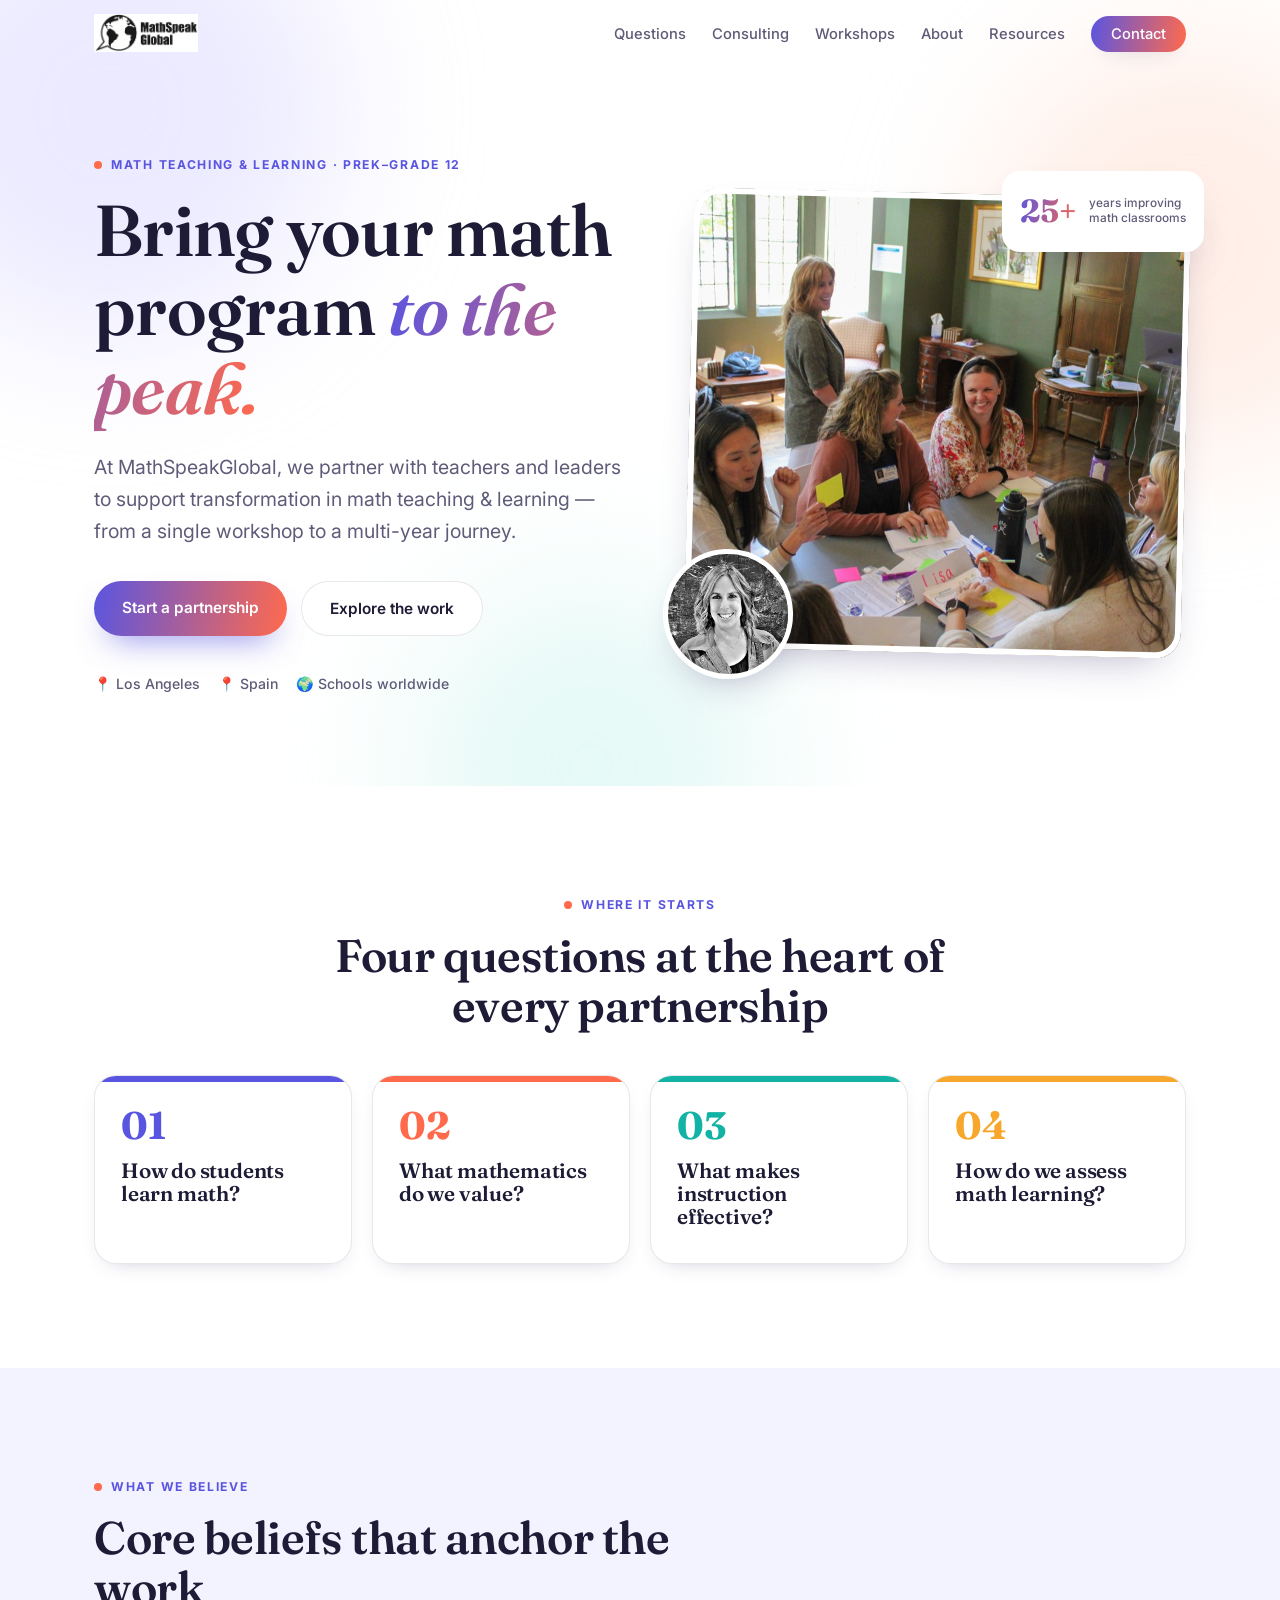
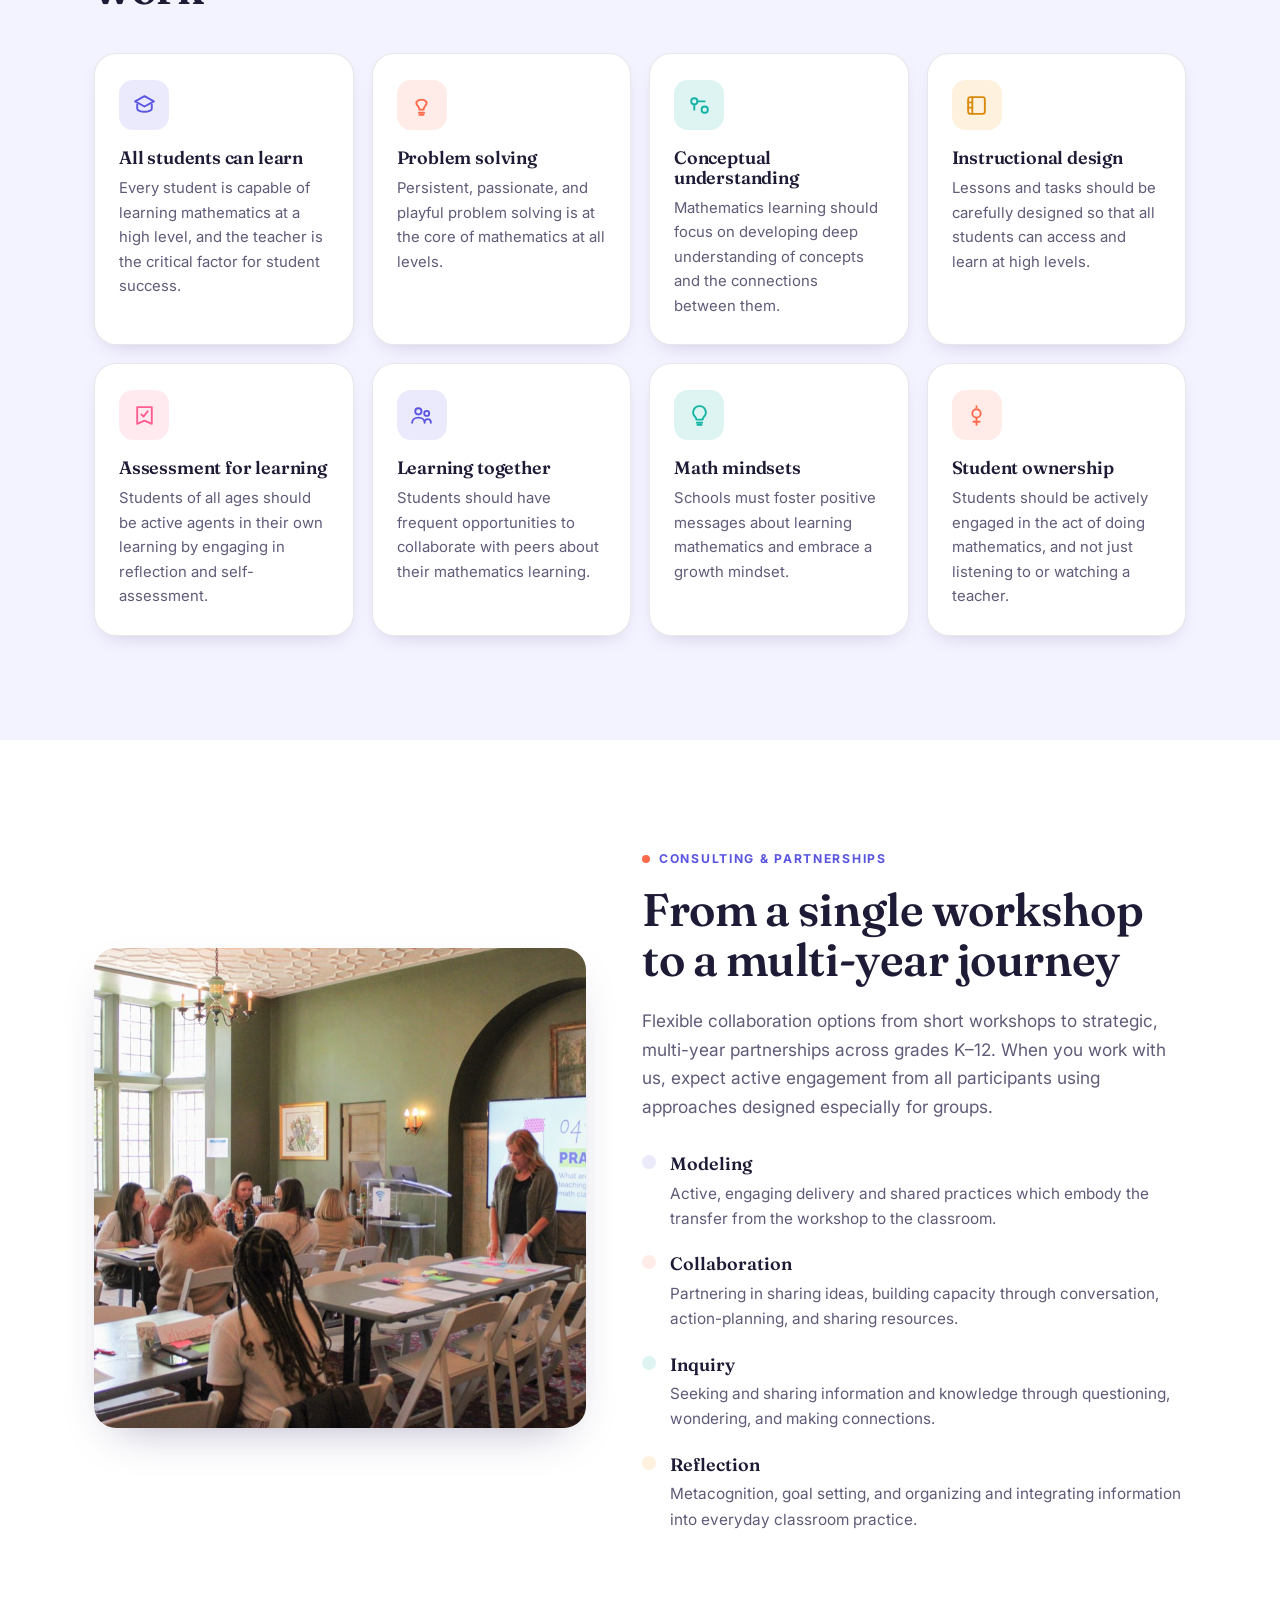
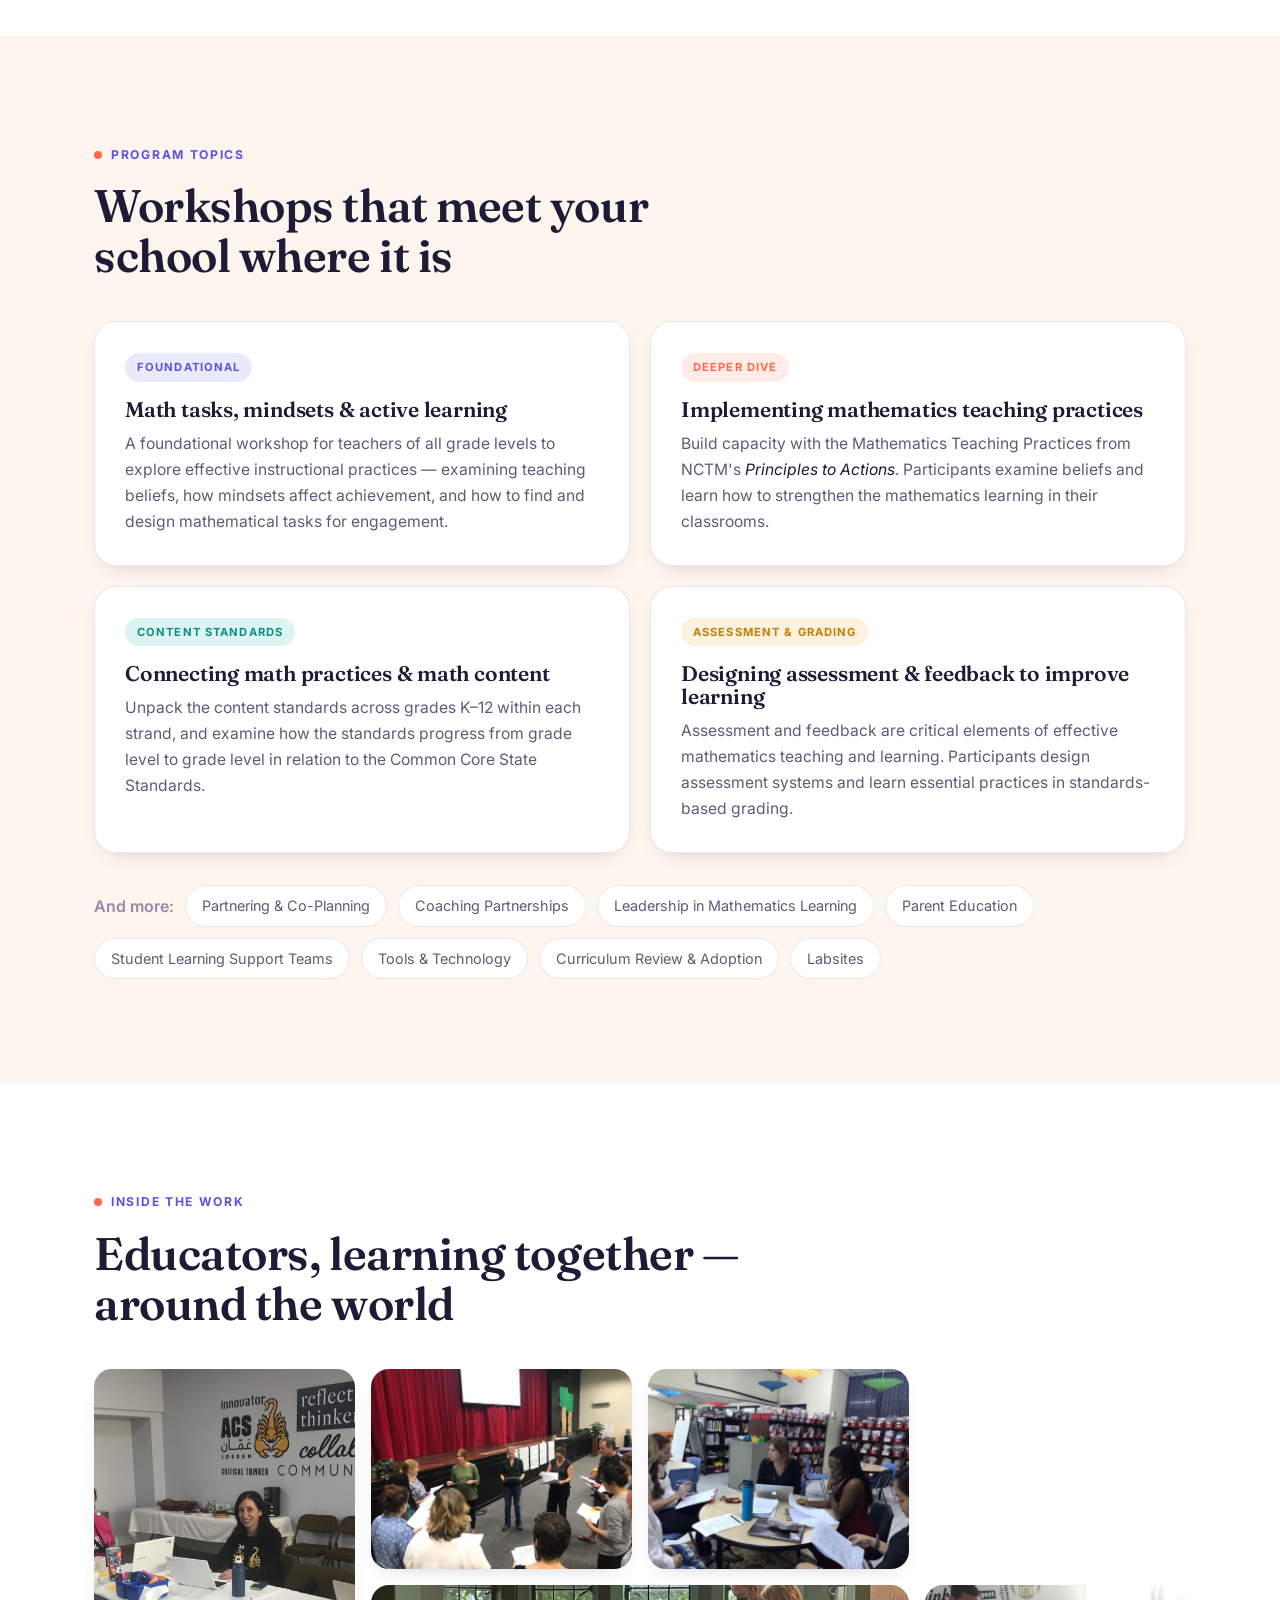
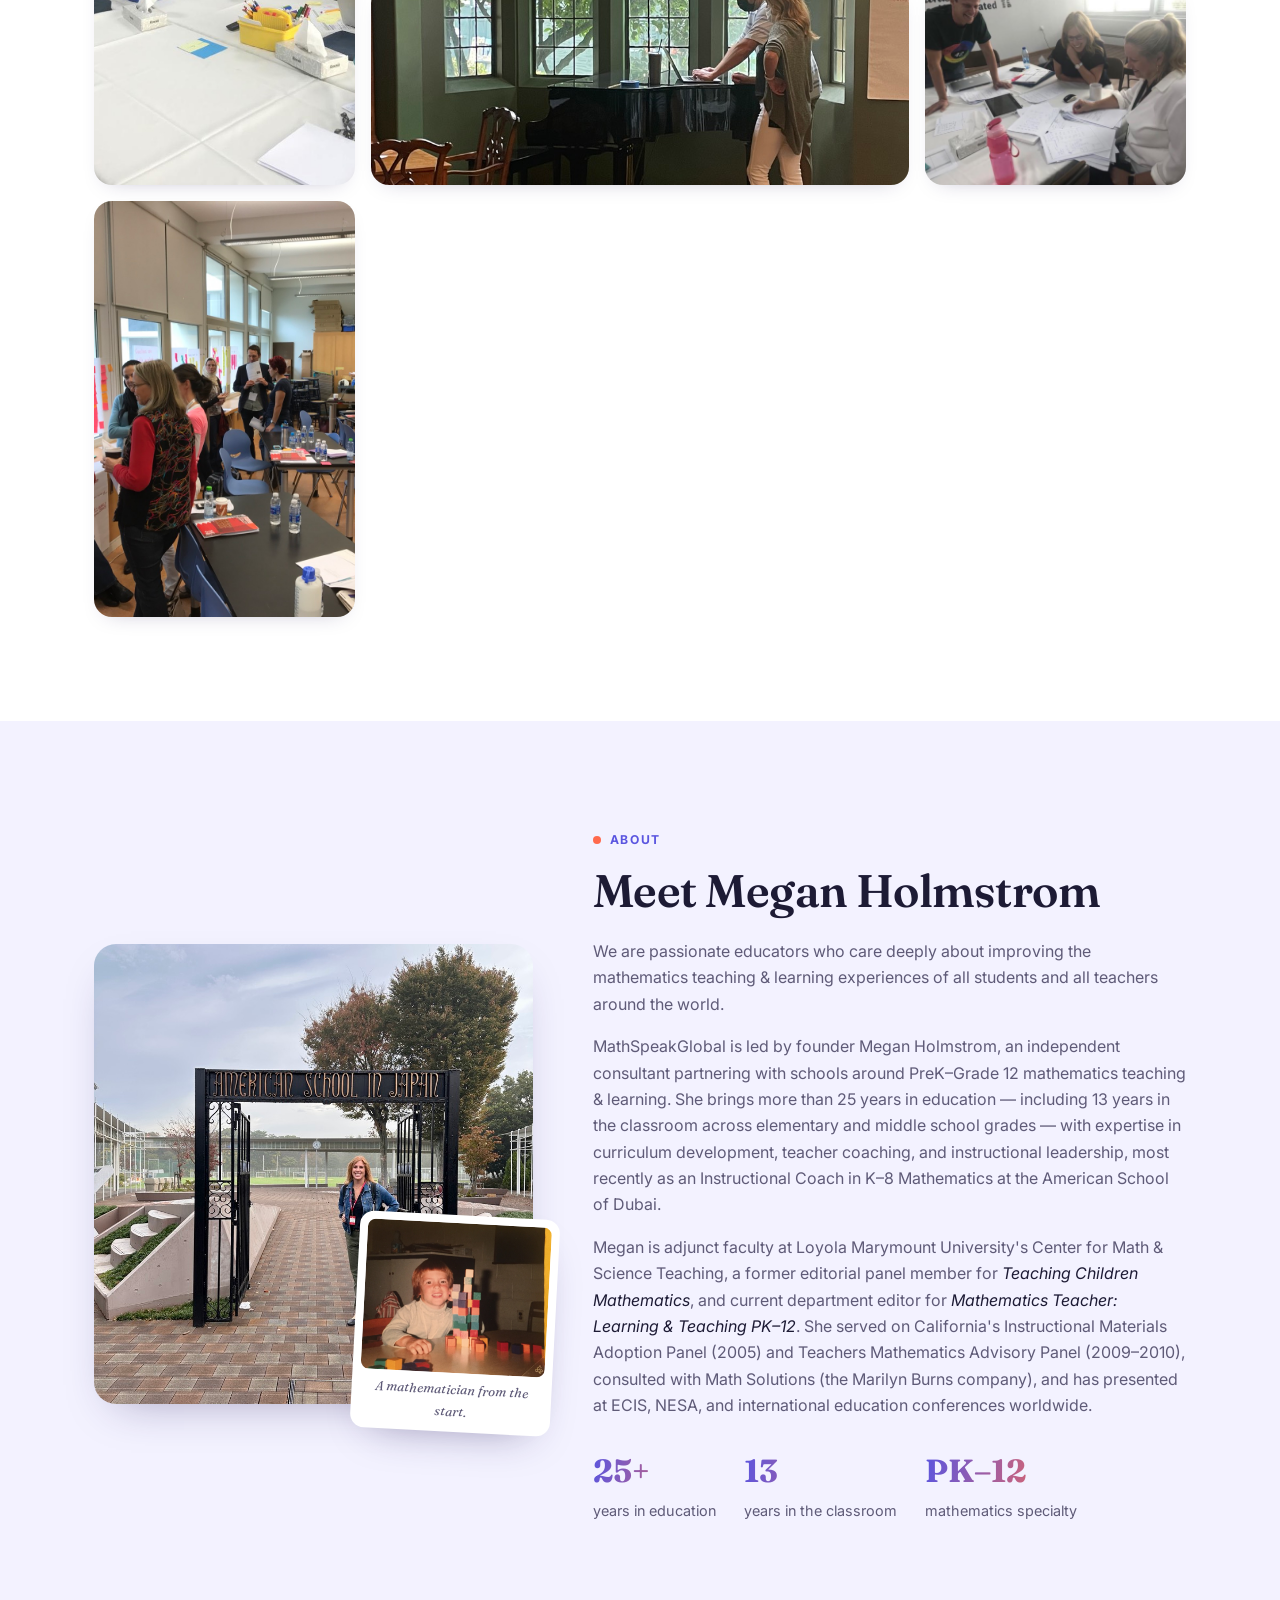
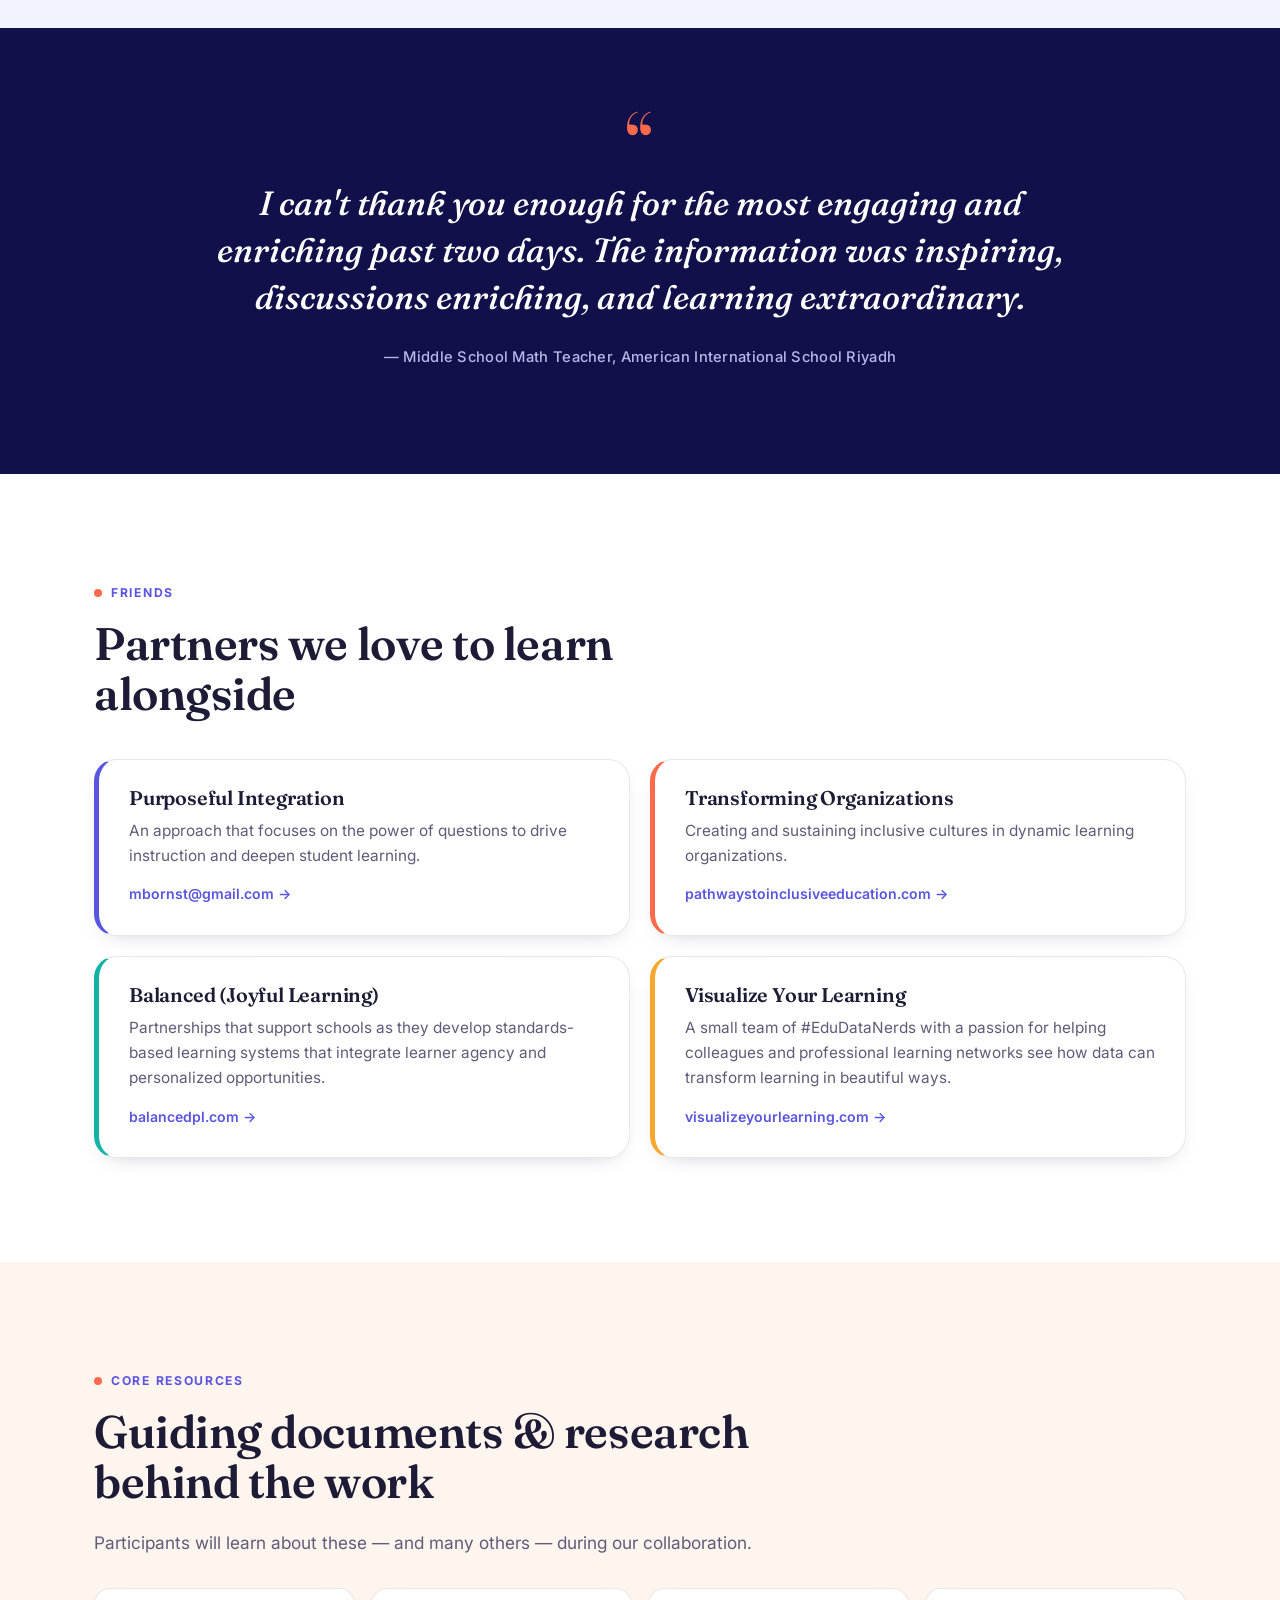
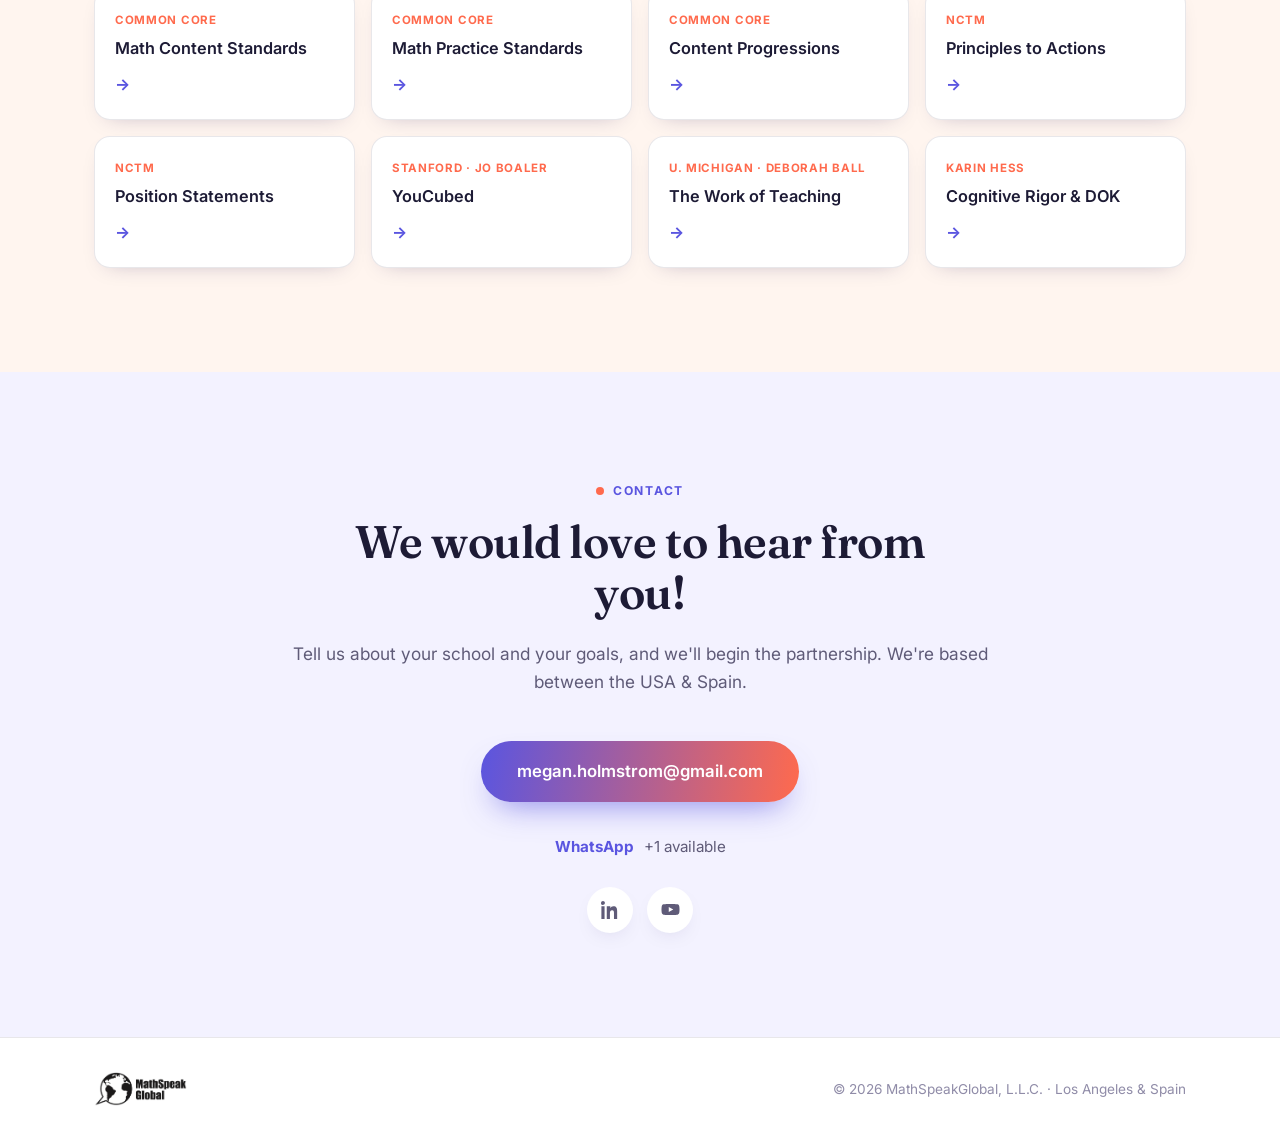
==== commit 641b5bd6: "MathSpeakGlobal: add prev/next navigation to gallery lightbox Clicking a workshop photo now opens a " ====
--- a/mathspeakglobal/index.html
+++ b/mathspeakglobal/index.html
@@ -52,7 +52,7 @@
           <a href="#consulting" class="btn btn-ghost">Explore the work</a>
         </div>
         <div class="hero-trust reveal">
-          <span>📍 Los Angeles</span><span>📍 Madrid</span><span>🌍 Schools worldwide</span>
+          <span>📍 Los Angeles</span><span>📍 Spain</span><span>🌍 Schools worldwide</span>
         </div>
       </div>
 
@@ -235,7 +235,7 @@
         <p class="eyebrow"><span class="eyebrow-dot"></span>About</p>
         <h2 class="section-title">Meet Megan Holmstrom</h2>
         <p class="prose">We are passionate educators who care deeply about improving the mathematics teaching &amp; learning experiences of all students and all teachers around the world.</p>
-        <p class="prose">Megan is an independent consultant partnering with schools around PreK–Grade 12 mathematics teaching &amp; learning. Most recently an Instructional Coach in K–8 Mathematics at the American School of Dubai, she brings more than 25 years in education — including 13 years in the classroom across elementary and middle school grades — with expertise in curriculum development, teacher coaching, and instructional leadership.</p>
+        <p class="prose">MathSpeakGlobal is led by founder Megan Holmstrom, an independent consultant partnering with schools around PreK–Grade 12 mathematics teaching &amp; learning. She brings more than 25 years in education — including 13 years in the classroom across elementary and middle school grades — with expertise in curriculum development, teacher coaching, and instructional leadership, most recently as an Instructional Coach in K–8 Mathematics at the American School of Dubai.</p>
         <p class="prose">Megan is adjunct faculty at Loyola Marymount University's Center for Math &amp; Science Teaching, a former editorial panel member for <em>Teaching Children Mathematics</em>, and current department editor for <em>Mathematics Teacher: Learning &amp; Teaching PK–12</em>. She served on California's Instructional Materials Adoption Panel (2005) and Teachers Mathematics Advisory Panel (2009–2010), consulted with Math Solutions (the Marilyn Burns company), and has presented at ECIS, NESA, and international education conferences worldwide.</p>
         <div class="about-stats">
           <div class="stat"><span class="stat-num">25+</span><span class="stat-key">years in education</span></div>
@@ -311,15 +311,13 @@
     <div class="container contact-inner reveal">
       <p class="eyebrow center"><span class="eyebrow-dot"></span>Contact</p>
       <h2 class="section-title center">We would love to hear from you!</h2>
-      <p class="lede center">Tell us about your school and your goals, and we'll begin the partnership. Megan is based between the USA &amp; Spain.</p>
+      <p class="lede center">Tell us about your school and your goals, and we'll begin the partnership. We're based between the USA &amp; Spain.</p>
       <a href="mailto:megan.holmstrom@gmail.com" class="btn btn-primary btn-lg">megan.holmstrom@gmail.com</a>
       <div class="contact-meta">
-        <span><strong>Skype</strong> megyzr</span>
         <span><strong>WhatsApp</strong> +1 available</span>
       </div>
       <div class="socials">
         <a href="https://www.linkedin.com" target="_blank" rel="noopener" aria-label="LinkedIn"><svg viewBox="0 0 24 24" fill="currentColor"><path d="M4.98 3.5A2.5 2.5 0 1 1 0 3.5a2.5 2.5 0 0 1 4.98 0zM.5 8h4V24h-4V8zm7.5 0h3.8v2.2h.05c.53-1 1.83-2.2 3.77-2.2 4.03 0 4.78 2.65 4.78 6.1V24h-4v-7.1c0-1.7-.03-3.9-2.38-3.9-2.38 0-2.74 1.86-2.74 3.78V24h-4V8z"/></svg></a>
-        <a href="https://twitter.com/mathspeakglobal" target="_blank" rel="noopener" aria-label="Twitter"><svg viewBox="0 0 24 24" fill="currentColor"><path d="M22 5.9c-.7.3-1.5.6-2.3.7.8-.5 1.5-1.3 1.8-2.3-.8.5-1.7.8-2.6 1A4.1 4.1 0 0 0 12 9.1c0 .3 0 .6.1.9-3.4-.2-6.4-1.8-8.4-4.3-.4.6-.6 1.3-.6 2.1 0 1.4.7 2.7 1.8 3.4-.7 0-1.3-.2-1.9-.5v.1c0 2 1.4 3.7 3.3 4-.3.1-.7.1-1 .1-.3 0-.5 0-.8-.1.5 1.6 2 2.8 3.8 2.8A8.3 8.3 0 0 1 2 19.5a11.7 11.7 0 0 0 6.3 1.8c7.5 0 11.7-6.3 11.7-11.7v-.5c.8-.6 1.5-1.3 2-2.2z"/></svg></a>
         <a href="https://www.youtube.com" target="_blank" rel="noopener" aria-label="YouTube"><svg viewBox="0 0 24 24" fill="currentColor"><path d="M23 7.5a3 3 0 0 0-2.1-2.1C19 5 12 5 12 5s-7 0-8.9.4A3 3 0 0 0 1 7.5 31 31 0 0 0 .6 12 31 31 0 0 0 1 16.5a3 3 0 0 0 2.1 2.1C5 19 12 19 12 19s7 0 8.9-.4a3 3 0 0 0 2.1-2.1c.3-1.5.4-3 .4-4.5s-.1-3-.4-4.5zM9.8 15.3V8.7l5.7 3.3-5.7 3.3z"/></svg></a>
       </div>
     </div>
@@ -329,12 +327,18 @@
   <footer class="footer">
     <div class="container footer-inner">
       <img src="assets/logo.png" alt="MathSpeakGlobal" class="footer-logo" />
-      <span class="footer-copy">© <span id="year"></span> MathSpeakGlobal, L.L.C. · Los Angeles &amp; Madrid</span>
+      <span class="footer-copy">© <span id="year"></span> MathSpeakGlobal, L.L.C. · Los Angeles &amp; Spain</span>
     </div>
   </footer>
 
   <!-- Lightbox -->
-  <div id="lightbox" class="lightbox" aria-hidden="true"><img alt="" /></div>
+  <div id="lightbox" class="lightbox" aria-hidden="true">
+    <button class="lb-btn lb-close" aria-label="Close">&times;</button>
+    <button class="lb-btn lb-prev" aria-label="Previous photo">&#8249;</button>
+    <figure class="lb-stage"><img alt="" /></figure>
+    <button class="lb-btn lb-next" aria-label="Next photo">&#8250;</button>
+    <span class="lb-count" aria-hidden="true"></span>
+  </div>
 
   <script src="script.js"></script>
 </body>
--- a/mathspeakglobal/styles.css
+++ b/mathspeakglobal/styles.css
@@ -243,9 +243,20 @@
 .footer-copy { color: var(--faint); font-size: 0.85rem; }
 
 /* ===== LIGHTBOX ===== */
-.lightbox { position: fixed; inset: 0; z-index: 400; background: rgba(17,16,74,0.86); backdrop-filter: blur(6px); display: none; align-items: center; justify-content: center; padding: 30px; cursor: zoom-out; }
+.lightbox { position: fixed; inset: 0; z-index: 400; background: rgba(17,16,74,0.88); backdrop-filter: blur(6px); display: none; align-items: center; justify-content: center; gap: 14px; padding: 30px; cursor: zoom-out; }
 .lightbox.on { display: flex; }
-.lightbox img { max-width: 92vw; max-height: 88vh; border-radius: 16px; box-shadow: 0 30px 80px -20px rgba(0,0,0,0.7); }
+.lb-stage { display: contents; }
+.lightbox img { max-width: min(88vw, 1100px); max-height: 86vh; border-radius: 16px; box-shadow: 0 30px 80px -20px rgba(0,0,0,0.7); cursor: default; }
+.lb-btn { flex: none; cursor: pointer; border: none; color: #fff; background: rgba(255,255,255,0.12); border-radius: 50%; display: grid; place-items: center; transition: background 0.2s, transform 0.2s; line-height: 1; }
+.lb-btn:hover { background: rgba(255,255,255,0.26); transform: scale(1.06); }
+.lb-prev, .lb-next { width: 52px; height: 52px; font-size: 2rem; }
+.lb-close { position: absolute; top: 22px; right: 26px; width: 44px; height: 44px; font-size: 1.7rem; }
+.lb-count { position: absolute; bottom: 26px; left: 50%; transform: translateX(-50%); color: #cfcdfa; font-size: 0.9rem; font-weight: 500; letter-spacing: 0.04em; }
+@media (max-width: 560px) {
+  .lb-prev, .lb-next { width: 42px; height: 42px; font-size: 1.6rem; }
+  .lightbox { gap: 6px; padding: 16px; }
+  .lightbox img { max-width: 80vw; }
+}
 
 /* ===== REVEAL ===== */
 .reveal { opacity: 0; transform: translateY(24px); transition: opacity 0.7s ease, transform 0.7s ease; }
